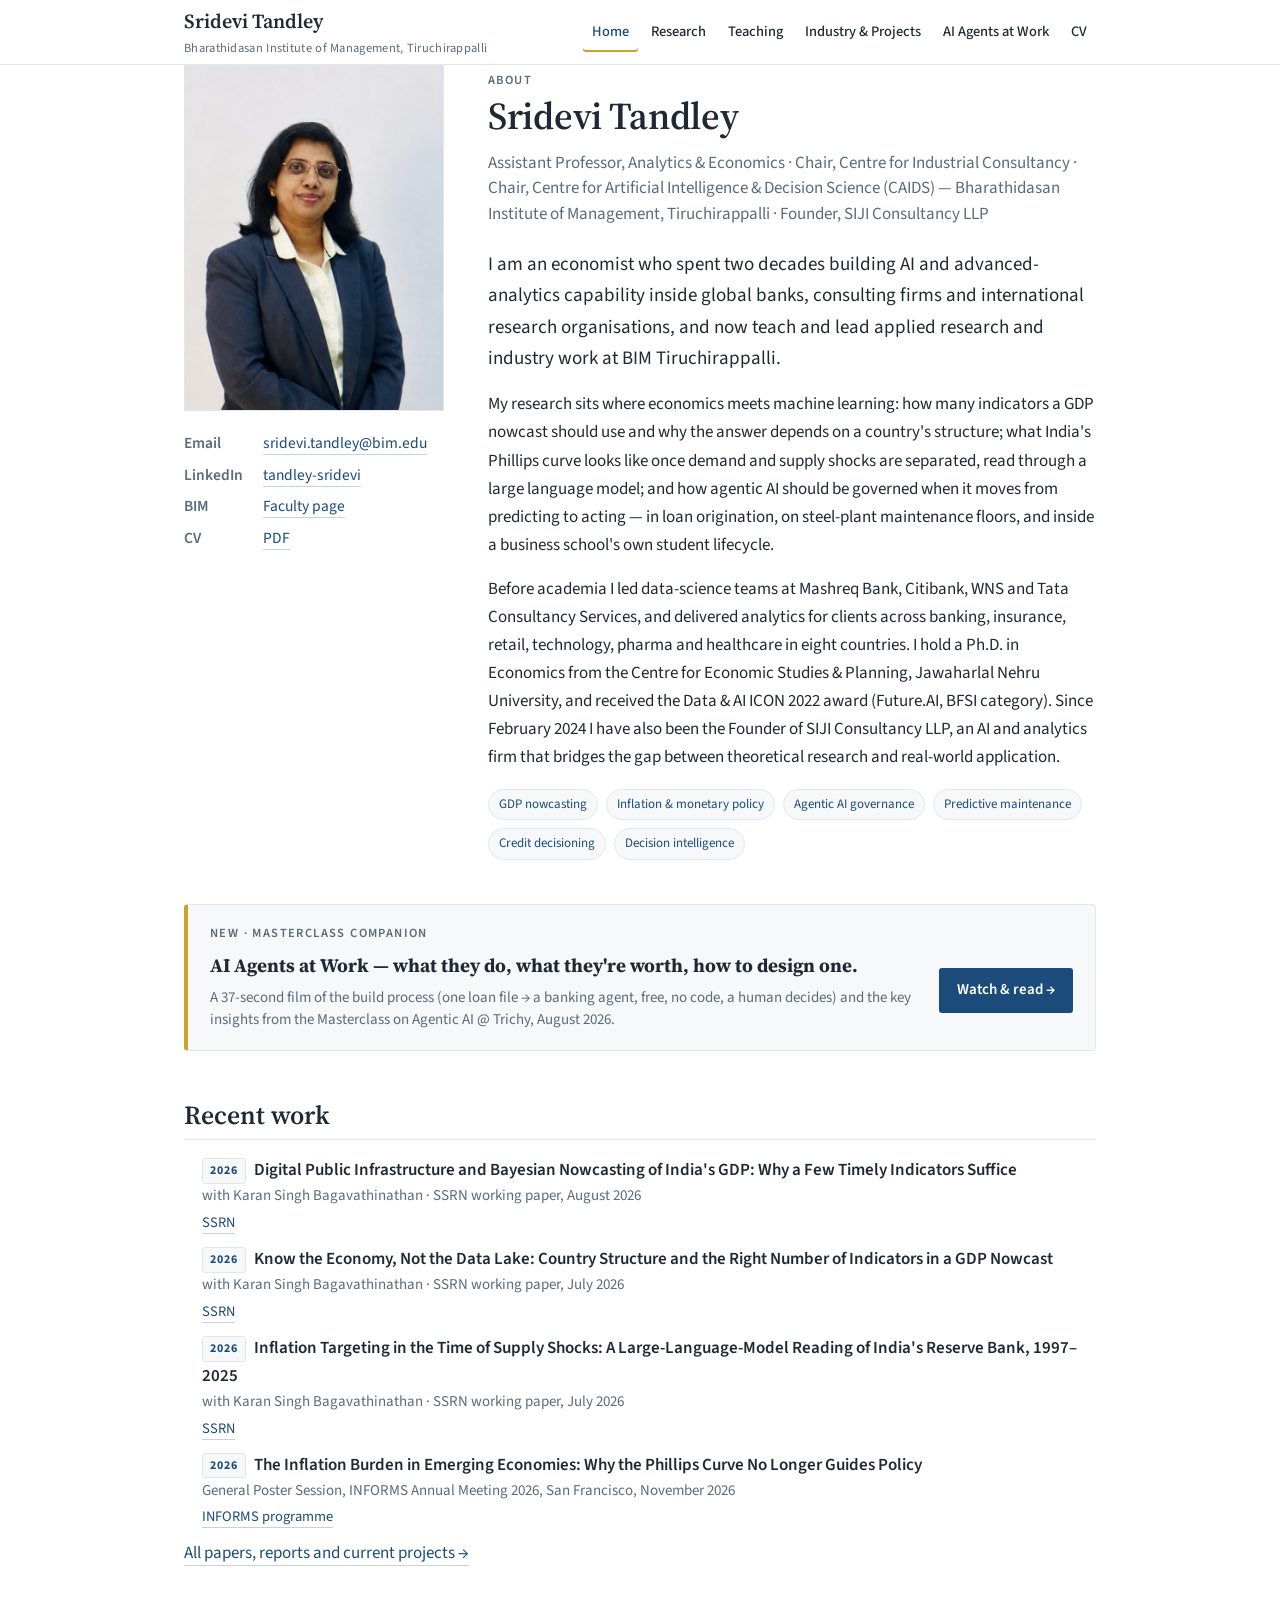
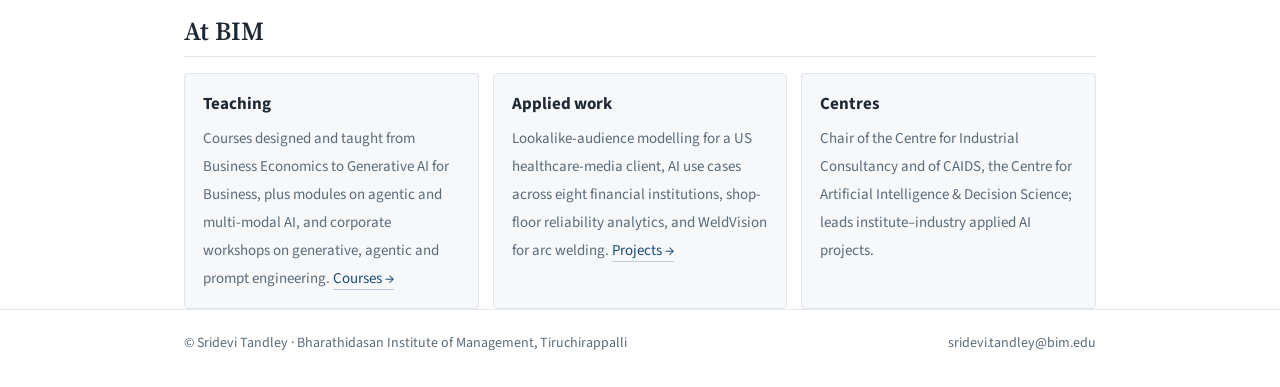
==== index.html @ 0d0783a7 "Add files via upload" ====
<!DOCTYPE html>
<html lang="en">
<head>
<meta charset="UTF-8">
<meta name="viewport" content="width=device-width, initial-scale=1.0">
<title>Sridevi Tandley</title>
<meta name="description" content="Sridevi Tandley — economist and AI/analytics leader; Assistant Professor at Bharathidasan Institute of Management, Tiruchirappalli. Research on nowcasting, inflation and governed agentic AI.">
<link rel="icon" href="data:image/svg+xml,%3Csvg xmlns='http://www.w3.org/2000/svg' viewBox='0 0 64 64'%3E%3Crect width='64' height='64' rx='12' fill='%231B4B7A'/%3E%3Ctext x='32' y='43' text-anchor='middle' font-family='Georgia,serif' font-size='32' font-weight='600' fill='%23fff'%3ES%3C/text%3E%3Crect x='14' y='50' width='36' height='4' fill='%23C9A227'/%3E%3C/svg%3E">
<link rel="canonical" href="https://sridevi-tandley.github.io/">
<meta property="og:type" content="profile">
<meta property="og:title" content="Sridevi Tandley">
<meta property="og:description" content="Economist and AI/analytics leader — Assistant Professor at BIM Tiruchirappalli; research on GDP nowcasting, inflation and governed agentic AI.">
<meta property="og:url" content="https://sridevi-tandley.github.io/">
<meta property="og:image" content="https://sridevi-tandley.github.io/assets/photo-square.jpg">
<meta name="twitter:card" content="summary">
<link rel="preconnect" href="https://fonts.googleapis.com">
<link rel="stylesheet" href="https://fonts.googleapis.com/css2?family=Source+Serif+4:wght@400;600&family=Source+Sans+3:wght@400;600&display=swap">
<link rel="stylesheet" href="assets/style.css">
<script type="application/ld+json">
{"@context":"https://schema.org","@type":"Person","name":"Sridevi Tandley","honorificPrefix":"Dr.","jobTitle":"Assistant Professor, Analytics & Economics","url":"https://sridevi-tandley.github.io/","email":"mailto:sridevi.tandley@bim.edu","image":"https://sridevi-tandley.github.io/assets/photo.jpg",
 "worksFor":{"@type":"CollegeOrUniversity","name":"Bharathidasan Institute of Management, Tiruchirappalli","url":"https://bim.edu/"},
 "alumniOf":[{"@type":"CollegeOrUniversity","name":"Jawaharlal Nehru University"},{"@type":"CollegeOrUniversity","name":"University of Madras"},{"@type":"CollegeOrUniversity","name":"Madras School of Economics, Anna University"}],
 "sameAs":["https://www.linkedin.com/in/tandley-sridevi-6a66ab9/","https://www.sijiconsultancy.com"],
 "knowsAbout":["Economic nowcasting","Inflation and monetary policy","Agentic AI governance","Machine learning","Decision intelligence"]}
</script>
</head>
<body>
<a class="skip" href="#main">Skip to content</a>
<header class="top">
  <div class="wrap">
    <a class="brand plain" href="index.html">Sridevi Tandley<small>Bharathidasan Institute of Management, Tiruchirappalli</small></a>
    <nav aria-label="Site">
      <a href="index.html" aria-current="page">Home</a>
      <a href="research.html">Research</a>
      <a href="teaching.html">Teaching</a>
      <a href="industry.html">Industry &amp; Projects</a>
      <a href="ai-agents-at-work.html">AI Agents at Work</a>
      <a href="cv.html">CV</a>
    </nav>
  </div>
</header>

<main class="wrap" id="main">
  <section class="hero">
    <div>
      <img src="assets/photo.jpg" alt="Sridevi Tandley" width="600" height="800">
      <ul class="links">
        <li><b>Email</b> <a href="mailto:sridevi.tandley@bim.edu">sridevi.tandley@bim.edu</a></li>
        <li><b>LinkedIn</b> <a href="https://www.linkedin.com/in/tandley-sridevi-6a66ab9/" target="_blank" rel="noopener">tandley-sridevi</a></li>
        <li><b>BIM</b> <a href="https://bim.edu/index/faculty/dr-sridevi-tandley/" target="_blank" rel="noopener">Faculty page</a></li>
        <li><b>CV</b> <a href="cv/Sridevi_Tandley_CV.pdf" target="_blank" rel="noopener">PDF</a></li>
      </ul>
    </div>
    <div>
      <span class="eyebrow">About</span>
      <h1>Sridevi Tandley</h1>
      <p class="title">Assistant Professor, Analytics &amp; Economics · Chair, Centre for Industrial Consultancy · Chair, Centre for Artificial Intelligence &amp; Decision Science (CAIDS) — Bharathidasan Institute of Management, Tiruchirappalli · Founder, SIJI Consultancy LLP</p>

      <p class="lede" style="margin-top:22px">
        I am an economist who spent two decades building AI and advanced-analytics capability inside global
        banks, consulting firms and international research organisations, and now teach and lead applied
        research and industry work at BIM Tiruchirappalli.
      </p>
      <p>
        My research sits where economics meets machine learning: how many indicators a GDP nowcast should
        use and why the answer depends on a country's structure; what India's Phillips curve looks like once
        demand and supply shocks are separated, read through a large language model; and how agentic AI
        should be governed when it moves from predicting to acting — in loan origination, on steel-plant
        maintenance floors, and inside a business school's own student lifecycle.
      </p>
      <p>
        Before academia I led data-science teams at Mashreq Bank, Citibank, WNS and Tata Consultancy
        Services, and delivered analytics for clients across banking, insurance, retail, technology, pharma
        and healthcare in eight countries. I hold a Ph.D. in Economics from the Centre for Economic Studies
        &amp; Planning, Jawaharlal Nehru University, and received the Data &amp; AI ICON 2022 award (Future.AI,
        BFSI category). Since February 2024 I have also been the Founder of SIJI Consultancy LLP, an AI and analytics firm that bridges the gap between theoretical research and real-world application.
      </p>
      <div class="pill-row">
        <span class="pill">GDP nowcasting</span><span class="pill">Inflation &amp; monetary policy</span><span class="pill">Agentic AI governance</span>
        <span class="pill">Predictive maintenance</span><span class="pill">Credit decisioning</span><span class="pill">Decision intelligence</span>
      </div>
    </div>
  </section>

  <div class="feature">
    <span class="eyebrow">New · Masterclass companion</span>
    <b>AI Agents at Work — what they do, what they're worth, how to design one.</b>
    <span>A 37-second film of the build process (one loan file → a banking agent, free, no code, a human decides) and the key insights from the Masterclass on Agentic AI @ Trichy, August 2026.</span>
    <a class="btn" href="ai-agents-at-work.html">Watch &amp; read →</a>
  </div>

  <h2>Recent work</h2>
  <ul class="clean pubs">
    <li><span class="year">2026</span><span class="t">Digital Public Infrastructure and Bayesian Nowcasting of India's GDP: Why a Few Timely Indicators Suffice</span><span class="m">with Karan Singh Bagavathinathan · SSRN working paper, August 2026</span><span class="l"><a href="https://papers.ssrn.com/sol3/papers.cfm?abstract_id=6897978" target="_blank" rel="noopener">SSRN</a></span></li>
    <li><span class="year">2026</span><span class="t">Know the Economy, Not the Data Lake: Country Structure and the Right Number of Indicators in a GDP Nowcast</span><span class="m">with Karan Singh Bagavathinathan · SSRN working paper, July 2026</span><span class="l"><a href="https://papers.ssrn.com/sol3/papers.cfm?abstract_id=7127798" target="_blank" rel="noopener">SSRN</a></span></li>
    <li><span class="year">2026</span><span class="t">Inflation Targeting in the Time of Supply Shocks: A Large-Language-Model Reading of India's Reserve Bank, 1997–2025</span><span class="m">with Karan Singh Bagavathinathan · SSRN working paper, July 2026</span><span class="l"><a href="https://papers.ssrn.com/sol3/papers.cfm?abstract_id=6970159" target="_blank" rel="noopener">SSRN</a></span></li>
    <li><span class="year">2026</span><span class="t">The Inflation Burden in Emerging Economies: Why the Phillips Curve No Longer Guides Policy</span><span class="m">General Poster Session, INFORMS Annual Meeting 2026, San Francisco, November 2026</span><span class="l"><a href="https://submissions.mirasmart.com/InformsAnnual2026/Itinerary/PresentationDetail.aspx?evdid=5952" target="_blank" rel="noopener">INFORMS programme</a></span></li>
  </ul>
  <p><a href="research.html">All papers, reports and current projects →</a></p>

  <h2>At BIM</h2>
  <div class="grid3">
    <div class="card"><b>Teaching</b><span>Courses designed and taught from Business Economics to Generative AI for Business, plus modules on agentic and multi-modal AI, and corporate workshops on generative, agentic and prompt engineering. <a href="teaching.html">Courses →</a></span></div>
    <div class="card"><b>Applied work</b><span>Lookalike-audience modelling for a US healthcare-media client, AI use cases across eight financial institutions, shop-floor reliability analytics, and WeldVision for arc welding. <a href="industry.html">Projects →</a></span></div>
    <div class="card"><b>Centres</b><span>Chair of the Centre for Industrial Consultancy and of CAIDS, the Centre for Artificial Intelligence &amp; Decision Science; leads institute–industry applied AI projects.</span></div>
  </div>
</main>

<footer><div class="wrap"><span>© Sridevi Tandley · Bharathidasan Institute of Management, Tiruchirappalli</span><span>sridevi.tandley@bim.edu</span></div></footer>
</body>
</html>
---- assets/style.css ----
/* sridevi-tandley.github.io — personal academic site
   Quiet academic typography: Source Serif for headings, Source Sans for text.
   Palette: ink #1F2933, navy accent #1B4B7A, rule #E3E7EC, paper #FFFFFF, mist #F6F8FA. */
:root{
  color-scheme:light;
  --ink:#1F2933; --soft:#5B6B7A; --navy:#1B4B7A; --sky:#2C7BB6; --gold:#C9A227;
  --rule:#E3E7EC; --mist:#F6F8FA; --paper:#FFFFFF;
  --serif:"Source Serif 4","Source Serif Pro",Georgia,"Times New Roman",serif;
  --sans:"Source Sans 3","Source Sans Pro",-apple-system,BlinkMacSystemFont,"Segoe UI",Roboto,Helvetica,Arial,sans-serif;
}
*{box-sizing:border-box}
html{scroll-behavior:smooth}
body{margin:0;background:var(--paper);color:var(--ink);font-family:var(--sans);font-size:17px;line-height:1.65;-webkit-font-smoothing:antialiased}
img{max-width:100%;display:block}
a{color:var(--navy);text-decoration:none;border-bottom:1px solid rgba(27,75,122,.25)}
a:hover{color:var(--sky);border-bottom-color:var(--sky)}
a.plain,nav a,.btn{border-bottom:0}
.wrap{max-width:960px;margin:0 auto;padding:0 24px}

/* header / nav */
.top{border-bottom:1px solid var(--rule);background:var(--paper);position:sticky;top:0;z-index:10}
.top .wrap{display:flex;align-items:center;justify-content:space-between;gap:16px;min-height:64px}
.brand{font-family:var(--serif);font-size:20px;font-weight:600;color:var(--ink);flex-shrink:0}
.brand small{display:block;font-family:var(--sans);font-size:12.5px;font-weight:400;color:var(--soft);letter-spacing:.3px}
nav{display:flex;gap:4px;flex-wrap:wrap}
nav a{font-size:14.5px;font-weight:500;padding:8px 9px;border-radius:3px;color:var(--ink);white-space:nowrap}
nav a:hover{background:var(--mist);color:var(--navy)}
nav a[aria-current="page"]{color:var(--navy);box-shadow:inset 0 -2px 0 var(--gold)}

/* type */
h1,h2,h3{font-family:var(--serif);color:var(--ink);margin:0;line-height:1.25;text-wrap:balance}
h1{font-size:38px;font-weight:600;letter-spacing:-.3px}
h2{font-size:26px;font-weight:600;margin:48px 0 16px;padding-bottom:8px;border-bottom:1px solid var(--rule)}
h3{font-size:19px;font-weight:600;margin:28px 0 8px}
p{margin:0 0 16px}
.lede{font-size:19px;color:var(--ink)}
.muted{color:var(--soft)}
.eyebrow{font-size:12.5px;letter-spacing:1.4px;text-transform:uppercase;color:var(--soft);font-weight:600}
main{padding:44px 0 72px}

/* home */
.hero{display:grid;grid-template-columns:260px 1fr;gap:44px;align-items:start}
.hero img{width:100%;height:auto;border:1px solid var(--rule)}
.hero .title{margin-top:10px;font-size:17px;color:var(--soft);line-height:1.5}
.links{list-style:none;margin:20px 0 0;padding:0;display:flex;flex-direction:column;gap:6px;font-size:15.5px}
.links li b{display:inline-block;min-width:76px;color:var(--soft);font-weight:600}
.pill-row{display:flex;flex-wrap:wrap;gap:8px;margin-top:18px}
.pill{font-size:13px;color:var(--navy);background:var(--mist);border:1px solid var(--rule);padding:4px 10px;border-radius:999px}

/* lists */
ul.clean{list-style:none;margin:0;padding:0}
ul.clean li{position:relative;padding-left:18px;margin-bottom:10px}
ul.clean li::before{content:"";position:absolute;left:0;top:11px;width:6px;height:6px;border-radius:50%;background:var(--gold)}
.pubs li{margin-bottom:16px;padding-left:0}
.pubs li::before{display:none}
.pubs .t{font-weight:600}
.pubs .m{display:block;color:var(--soft);font-size:15px}
.pubs .l{display:block;font-size:14.5px;margin-top:2px}
.year{display:inline-block;font-family:var(--sans);font-size:12px;font-weight:700;letter-spacing:1px;color:var(--navy);background:var(--mist);border:1px solid var(--rule);padding:2px 7px;border-radius:3px;margin-right:8px;vertical-align:middle}

/* timeline / roles */
.roles{list-style:none;margin:0;padding:0}
.roles li{display:grid;grid-template-columns:150px 1fr;gap:18px;padding:14px 0;border-bottom:1px solid var(--rule)}
.roles .when{color:var(--soft);font-size:14.5px;padding-top:2px}
.roles b{display:block}
.roles span{color:var(--soft);font-size:15px}

/* cards */
.grid2{display:grid;grid-template-columns:1fr 1fr;gap:18px 32px}
.grid3{display:grid;grid-template-columns:repeat(3,1fr);gap:14px}
.card{background:var(--mist);border:1px solid var(--rule);padding:16px 18px;border-radius:4px}
.card b{display:block;margin-bottom:6px}
.card span{font-size:15px;color:var(--soft);line-height:1.5}

.btn{display:inline-block;background:var(--navy);color:#fff;font-weight:600;font-size:15px;padding:10px 18px;border-radius:3px}
.btn:hover{background:var(--sky);color:#fff}
.btn.ghost{background:transparent;color:var(--navy);border:1px solid var(--navy)}
.btn.ghost:hover{background:var(--mist)}

footer{border-top:1px solid var(--rule);padding:22px 0 32px;font-size:14px;color:var(--soft)}
footer .wrap{display:flex;flex-wrap:wrap;gap:8px 24px;justify-content:space-between}

@media (max-width:760px){
  .hero{grid-template-columns:1fr}.hero img{max-width:240px}
  .grid2,.grid3{grid-template-columns:1fr}
  .roles li{grid-template-columns:1fr;gap:4px}
  h1{font-size:30px}
  .top .wrap{flex-direction:column;align-items:flex-start;padding-top:10px;padding-bottom:10px}
}

/* home feature strip */
.feature{margin-top:44px;background:var(--mist);border:1px solid var(--rule);border-left:4px solid var(--gold);padding:18px 22px;display:grid;grid-template-columns:1fr auto;gap:6px 24px;align-items:center;border-radius:4px}
.feature .eyebrow{grid-column:1/-1}
.feature b{font-family:var(--serif);font-size:19px}
.feature span:not(.eyebrow){color:var(--soft);font-size:15px;line-height:1.5}
.feature .btn{grid-column:2;grid-row:2/4;white-space:nowrap}
@media (max-width:820px){.feature{grid-template-columns:1fr}.feature .btn{grid-column:1;grid-row:auto;justify-self:start}}

/* accessibility */
.skip{position:absolute;left:-999px;top:8px;background:var(--navy);color:#fff;padding:8px 14px;border-radius:3px;z-index:100;font-weight:600}
.skip:focus{left:12px}
a:focus-visible,button:focus-visible,summary:focus-visible{outline:3px solid var(--gold);outline-offset:2px}
@media print{.top,footer,.skip,.btn{display:none!important}main{padding:0}a{border-bottom:0;color:inherit}}
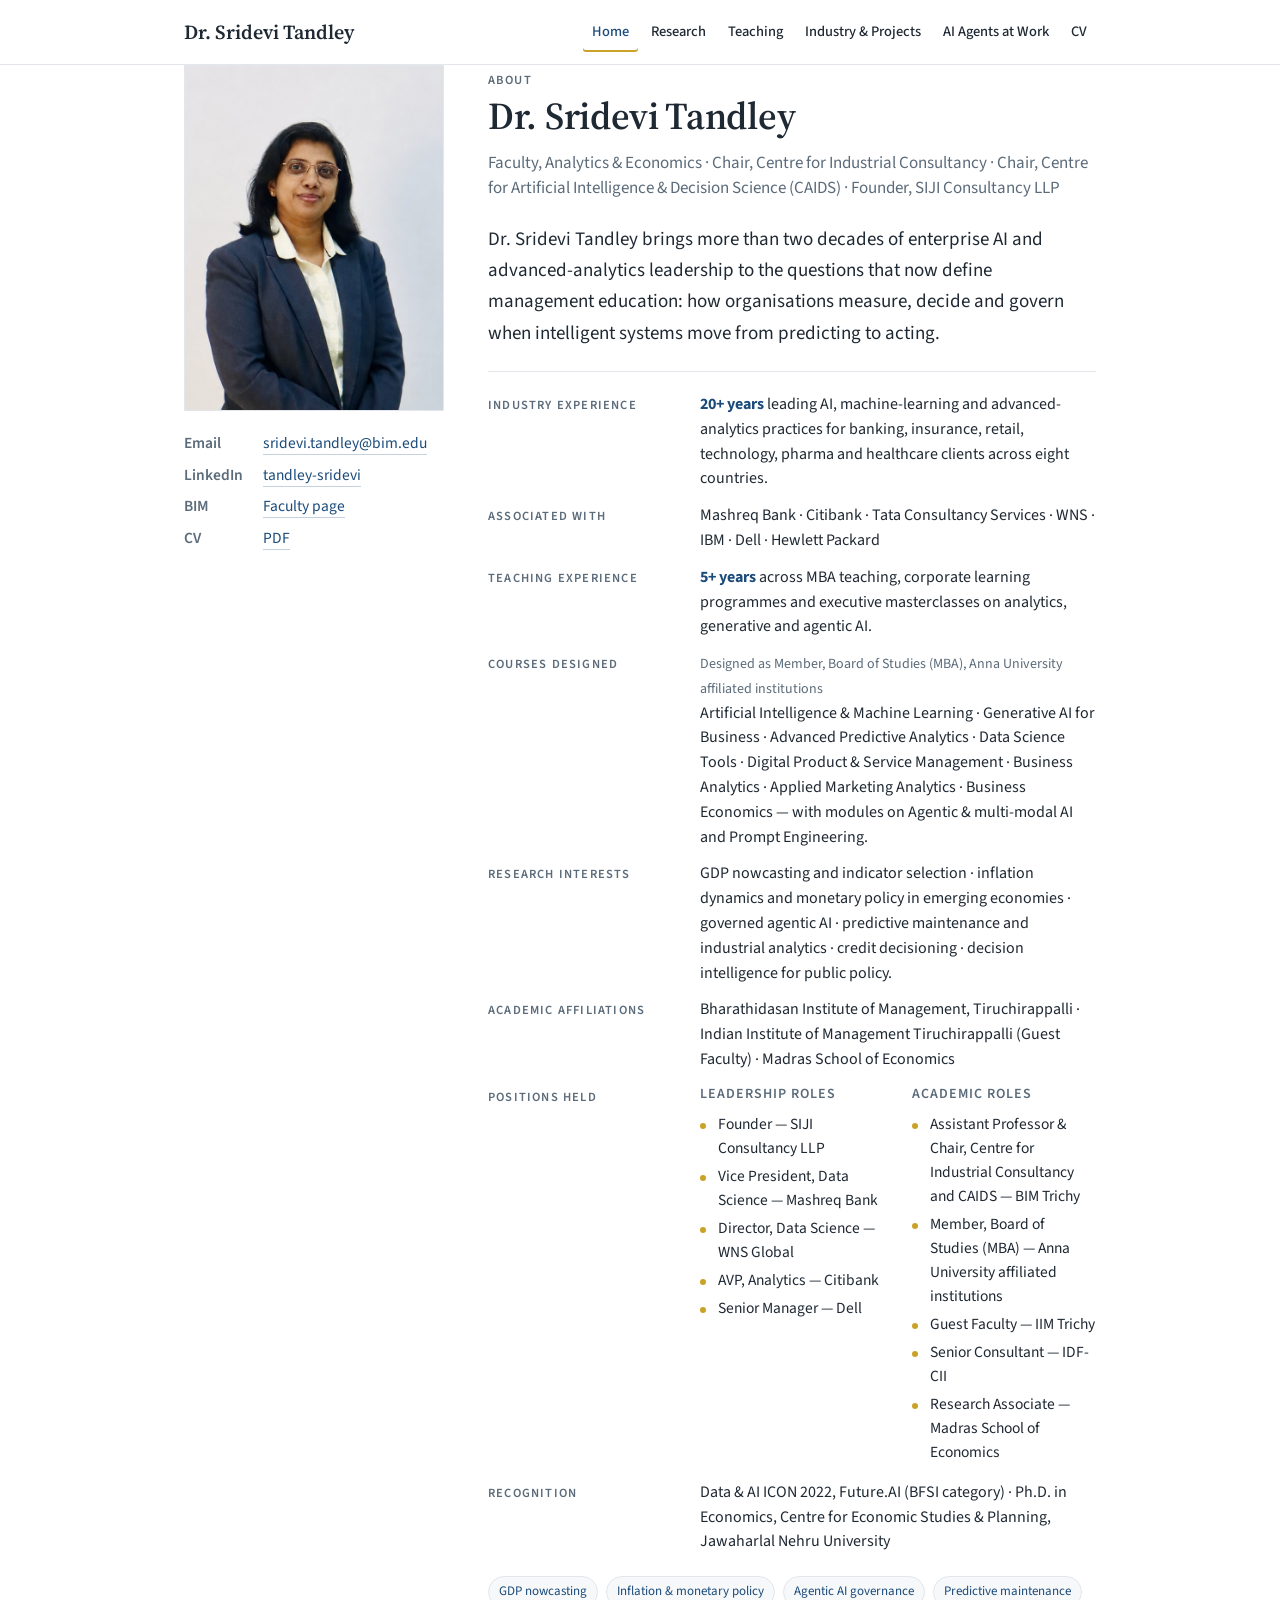
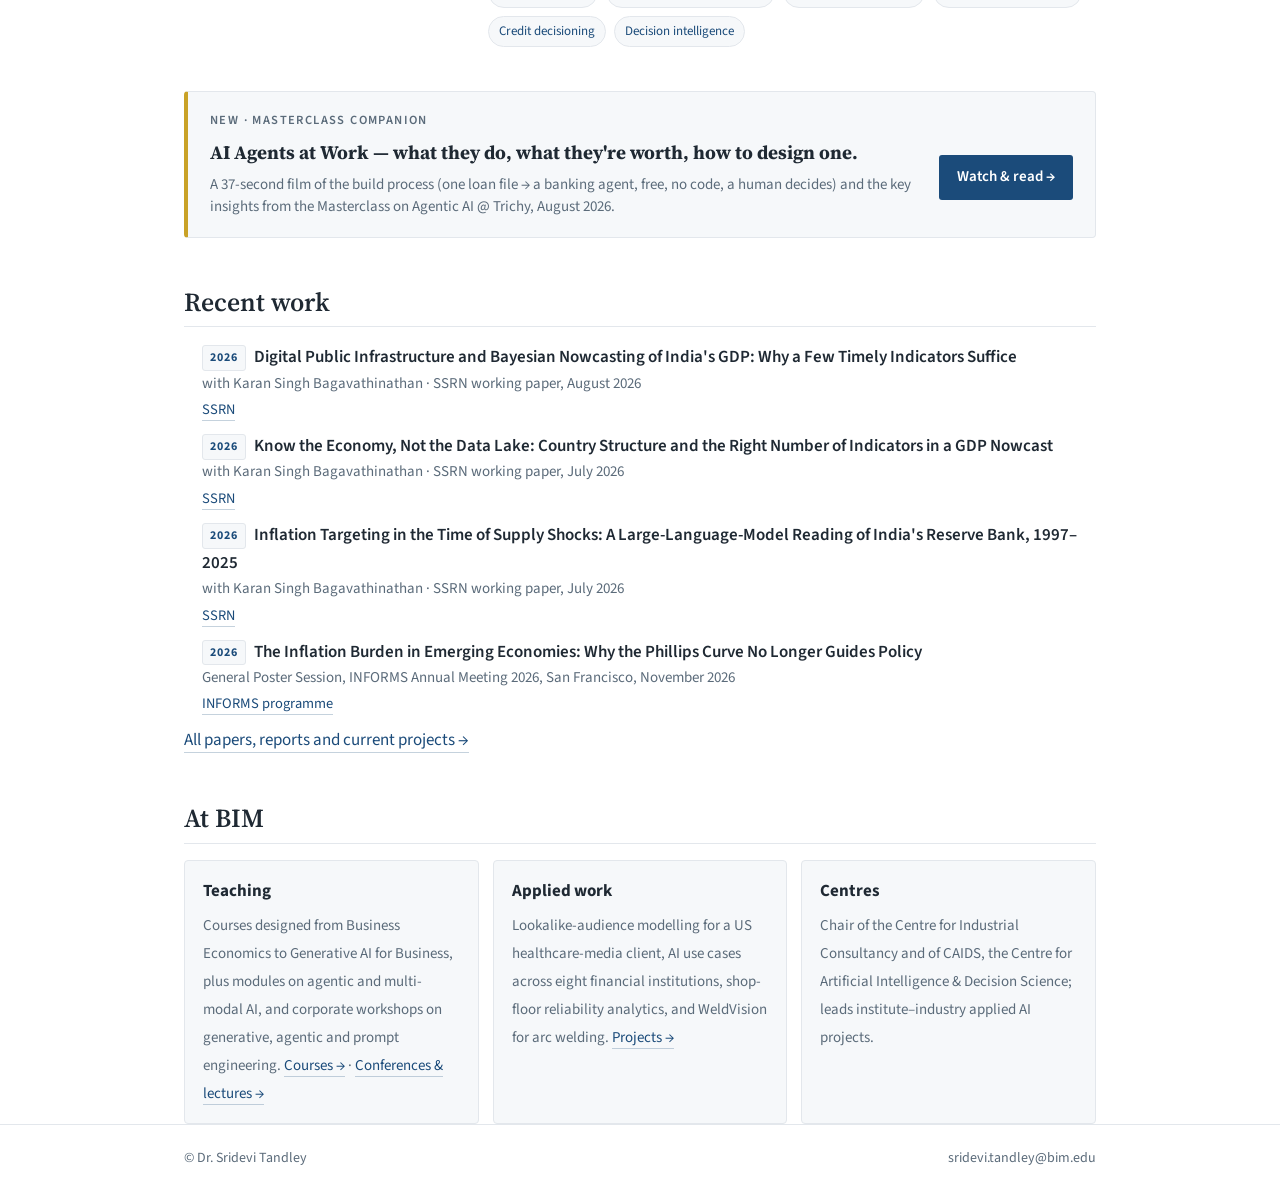
==== commit 7b265925: "Add files via upload" ====
--- a/index.html
+++ b/index.html
@@ -3,13 +3,13 @@
 <head>
 <meta charset="UTF-8">
 <meta name="viewport" content="width=device-width, initial-scale=1.0">
-<title>Sridevi Tandley</title>
-<meta name="description" content="Sridevi Tandley — economist and AI/analytics leader; Assistant Professor at Bharathidasan Institute of Management, Tiruchirappalli. Research on nowcasting, inflation and governed agentic AI.">
+<title>Dr. Sridevi Tandley</title>
+<meta name="description" content="Dr. Sridevi Tandley — Faculty, Analytics & Economics at Bharathidasan Institute of Management, Tiruchirappalli; Founder, SIJI Consultancy LLP. 20+ years of enterprise AI and analytics leadership; research on GDP nowcasting, inflation and governed agentic AI.">
 <link rel="icon" href="data:image/svg+xml,%3Csvg xmlns='http://www.w3.org/2000/svg' viewBox='0 0 64 64'%3E%3Crect width='64' height='64' rx='12' fill='%231B4B7A'/%3E%3Ctext x='32' y='43' text-anchor='middle' font-family='Georgia,serif' font-size='32' font-weight='600' fill='%23fff'%3ES%3C/text%3E%3Crect x='14' y='50' width='36' height='4' fill='%23C9A227'/%3E%3C/svg%3E">
 <link rel="canonical" href="https://sridevi-tandley.github.io/">
 <meta property="og:type" content="profile">
-<meta property="og:title" content="Sridevi Tandley">
-<meta property="og:description" content="Economist and AI/analytics leader — Assistant Professor at BIM Tiruchirappalli; research on GDP nowcasting, inflation and governed agentic AI.">
+<meta property="og:title" content="Dr. Sridevi Tandley">
+<meta property="og:description" content="Faculty, Analytics & Economics at BIM Tiruchirappalli and Founder of SIJI Consultancy LLP — 20+ years of enterprise AI and analytics leadership; research on GDP nowcasting, inflation and governed agentic AI.">
 <meta property="og:url" content="https://sridevi-tandley.github.io/">
 <meta property="og:image" content="https://sridevi-tandley.github.io/assets/photo-square.jpg">
 <meta name="twitter:card" content="summary">
@@ -17,7 +17,7 @@
 <link rel="stylesheet" href="https://fonts.googleapis.com/css2?family=Source+Serif+4:wght@400;600&family=Source+Sans+3:wght@400;600&display=swap">
 <link rel="stylesheet" href="assets/style.css">
 <script type="application/ld+json">
-{"@context":"https://schema.org","@type":"Person","name":"Sridevi Tandley","honorificPrefix":"Dr.","jobTitle":"Assistant Professor, Analytics & Economics","url":"https://sridevi-tandley.github.io/","email":"mailto:sridevi.tandley@bim.edu","image":"https://sridevi-tandley.github.io/assets/photo.jpg",
+{"@context":"https://schema.org","@type":"Person","name":"Sridevi Tandley","honorificPrefix":"Dr.","jobTitle":"Faculty, Analytics & Economics","url":"https://sridevi-tandley.github.io/","email":"mailto:sridevi.tandley@bim.edu","image":"https://sridevi-tandley.github.io/assets/photo.jpg",
  "worksFor":{"@type":"CollegeOrUniversity","name":"Bharathidasan Institute of Management, Tiruchirappalli","url":"https://bim.edu/"},
  "alumniOf":[{"@type":"CollegeOrUniversity","name":"Jawaharlal Nehru University"},{"@type":"CollegeOrUniversity","name":"University of Madras"},{"@type":"CollegeOrUniversity","name":"Madras School of Economics, Anna University"}],
  "sameAs":["https://www.linkedin.com/in/tandley-sridevi-6a66ab9/","https://www.sijiconsultancy.com"],
@@ -28,7 +28,7 @@
 <a class="skip" href="#main">Skip to content</a>
 <header class="top">
   <div class="wrap">
-    <a class="brand plain" href="index.html">Sridevi Tandley<small>Bharathidasan Institute of Management, Tiruchirappalli</small></a>
+    <a class="brand plain" href="index.html">Dr. Sridevi Tandley</a>
     <nav aria-label="Site">
       <a href="index.html" aria-current="page">Home</a>
       <a href="research.html">Research</a>
@@ -43,7 +43,7 @@
 <main class="wrap" id="main">
   <section class="hero">
     <div>
-      <img src="assets/photo.jpg" alt="Sridevi Tandley" width="600" height="800">
+      <img src="assets/photo.jpg" alt="Dr. Sridevi Tandley" width="600" height="800">
       <ul class="links">
         <li><b>Email</b> <a href="mailto:sridevi.tandley@bim.edu">sridevi.tandley@bim.edu</a></li>
         <li><b>LinkedIn</b> <a href="https://www.linkedin.com/in/tandley-sridevi-6a66ab9/" target="_blank" rel="noopener">tandley-sridevi</a></li>
@@ -53,28 +53,49 @@
     </div>
     <div>
       <span class="eyebrow">About</span>
-      <h1>Sridevi Tandley</h1>
-      <p class="title">Assistant Professor, Analytics &amp; Economics · Chair, Centre for Industrial Consultancy · Chair, Centre for Artificial Intelligence &amp; Decision Science (CAIDS) — Bharathidasan Institute of Management, Tiruchirappalli · Founder, SIJI Consultancy LLP</p>
+      <h1>Dr. Sridevi Tandley</h1>
+      <p class="title">Faculty, Analytics &amp; Economics · Chair, Centre for Industrial Consultancy · Chair, Centre for Artificial Intelligence &amp; Decision Science (CAIDS) · Founder, SIJI Consultancy LLP</p>
 
       <p class="lede" style="margin-top:22px">
-        I am an economist who spent two decades building AI and advanced-analytics capability inside global
-        banks, consulting firms and international research organisations, and now teach and lead applied
-        research and industry work at BIM Tiruchirappalli.
+        Dr. Sridevi Tandley brings more than two decades of enterprise AI and advanced-analytics leadership to
+        the questions that now define management education: how organisations measure, decide and govern when
+        intelligent systems move from predicting to acting.
       </p>
-      <p>
-        My research sits where economics meets machine learning: how many indicators a GDP nowcast should
-        use and why the answer depends on a country's structure; what India's Phillips curve looks like once
-        demand and supply shocks are separated, read through a large language model; and how agentic AI
-        should be governed when it moves from predicting to acting — in loan origination, on steel-plant
-        maintenance floors, and inside a business school's own student lifecycle.
-      </p>
-      <p>
-        Before academia I led data-science teams at Mashreq Bank, Citibank, WNS and Tata Consultancy
-        Services, and delivered analytics for clients across banking, insurance, retail, technology, pharma
-        and healthcare in eight countries. I hold a Ph.D. in Economics from the Centre for Economic Studies
-        &amp; Planning, Jawaharlal Nehru University, and received the Data &amp; AI ICON 2022 award (Future.AI,
-        BFSI category). Since February 2024 I have also been the Founder of SIJI Consultancy LLP, an AI and analytics firm that bridges the gap between theoretical research and real-world application.
-      </p>
+      <dl class="profile">
+        <dt>Industry experience</dt>
+        <dd><b>20+ years</b> leading AI, machine-learning and advanced-analytics practices for banking, insurance, retail, technology, pharma and healthcare clients across eight countries.</dd>
+        <dt>Associated with</dt>
+        <dd>Mashreq Bank · Citibank · Tata Consultancy Services · WNS · IBM · Dell · Hewlett Packard</dd>
+        <dt>Teaching experience</dt>
+        <dd><b>5+ years</b> across MBA teaching, corporate learning programmes and executive masterclasses on analytics, generative and agentic AI.</dd>
+        <dt>Courses Designed</dt>
+        <dd><span class="muted">Designed as Member, Board of Studies (MBA), Anna University affiliated institutions</span><br>Artificial Intelligence &amp; Machine Learning · Generative AI for Business · Advanced Predictive Analytics · Data Science Tools · Digital Product &amp; Service Management · Business Analytics · Applied Marketing Analytics · Business Economics — with modules on Agentic &amp; multi-modal AI and Prompt Engineering.</dd>
+        <dt>Research interests</dt>
+        <dd>GDP nowcasting and indicator selection · inflation dynamics and monetary policy in emerging economies · governed agentic AI · predictive maintenance and industrial analytics · credit decisioning · decision intelligence for public policy.</dd>
+        <dt>Academic affiliations</dt>
+        <dd>Bharathidasan Institute of Management, Tiruchirappalli · Indian Institute of Management Tiruchirappalli (Guest Faculty) · Madras School of Economics</dd>
+        <dt>Positions held</dt>
+        <dd class="roles2">
+          <div><span class="muted">Leadership roles</span>
+            <ul class="clean">
+              <li>Founder — SIJI Consultancy LLP</li>
+              <li>Vice President, Data Science — Mashreq Bank</li>
+              <li>Director, Data Science — WNS Global</li>
+              <li>AVP, Analytics — Citibank</li>
+              <li>Senior Manager — Dell</li>
+            </ul></div>
+          <div><span class="muted">Academic roles</span>
+            <ul class="clean">
+              <li>Assistant Professor &amp; Chair, Centre for Industrial Consultancy and CAIDS — BIM Trichy</li>
+              <li>Member, Board of Studies (MBA) — Anna University affiliated institutions</li>
+              <li>Guest Faculty — IIM Trichy</li>
+              <li>Senior Consultant — IDF-CII</li>
+              <li>Research Associate — Madras School of Economics</li>
+            </ul></div>
+        </dd>
+        <dt>Recognition</dt>
+        <dd>Data &amp; AI ICON 2022, Future.AI (BFSI category) · Ph.D. in Economics, Centre for Economic Studies &amp; Planning, Jawaharlal Nehru University</dd>
+      </dl>
       <div class="pill-row">
         <span class="pill">GDP nowcasting</span><span class="pill">Inflation &amp; monetary policy</span><span class="pill">Agentic AI governance</span>
         <span class="pill">Predictive maintenance</span><span class="pill">Credit decisioning</span><span class="pill">Decision intelligence</span>
@@ -100,12 +121,12 @@
 
   <h2>At BIM</h2>
   <div class="grid3">
-    <div class="card"><b>Teaching</b><span>Courses designed and taught from Business Economics to Generative AI for Business, plus modules on agentic and multi-modal AI, and corporate workshops on generative, agentic and prompt engineering. <a href="teaching.html">Courses →</a></span></div>
+    <div class="card"><b>Teaching</b><span>Courses designed from Business Economics to Generative AI for Business, plus modules on agentic and multi-modal AI, and corporate workshops on generative, agentic and prompt engineering. <a href="teaching.html">Courses →</a> · <a href="teaching.html#conferences">Conferences &amp; lectures →</a></span></div>
     <div class="card"><b>Applied work</b><span>Lookalike-audience modelling for a US healthcare-media client, AI use cases across eight financial institutions, shop-floor reliability analytics, and WeldVision for arc welding. <a href="industry.html">Projects →</a></span></div>
     <div class="card"><b>Centres</b><span>Chair of the Centre for Industrial Consultancy and of CAIDS, the Centre for Artificial Intelligence &amp; Decision Science; leads institute–industry applied AI projects.</span></div>
   </div>
 </main>
 
-<footer><div class="wrap"><span>© Sridevi Tandley · Bharathidasan Institute of Management, Tiruchirappalli</span><span>sridevi.tandley@bim.edu</span></div></footer>
+<footer><div class="wrap"><span>© Dr. Sridevi Tandley</span><span>sridevi.tandley@bim.edu</span></div></footer>
 </body>
 </html>
--- a/assets/style.css
+++ b/assets/style.css
@@ -101,3 +101,21 @@
 .skip:focus{left:12px}
 a:focus-visible,button:focus-visible,summary:focus-visible{outline:3px solid var(--gold);outline-offset:2px}
 @media print{.top,footer,.skip,.btn{display:none!important}main{padding:0}a{border-bottom:0;color:inherit}}
+
+/* home: profile facts */
+.profile{display:grid;grid-template-columns:190px 1fr;gap:12px 22px;margin:22px 0 0;padding:20px 0 4px;border-top:1px solid var(--rule)}
+.profile dt{font-size:12.5px;letter-spacing:1.2px;text-transform:uppercase;color:var(--soft);font-weight:600;padding-top:3px}
+.profile dd{margin:0;font-size:16px;line-height:1.55}
+.profile dd b{color:var(--navy)}
+.profile dd .muted{font-size:14px}
+@media (max-width:640px){.profile{grid-template-columns:1fr;gap:4px 0}.profile dt{margin-top:12px}}
+.roles2{display:grid;grid-template-columns:1fr 1fr;gap:10px 28px}
+.roles2 .muted{display:block;font-size:12.5px;letter-spacing:1px;text-transform:uppercase;font-weight:600;margin-bottom:6px}
+.roles2 ul.clean li{margin-bottom:4px;font-size:15.5px}
+@media (max-width:640px){.roles2{grid-template-columns:1fr}}
+.roles2 .soft{color:var(--soft);font-size:13.5px}
+.brand{line-height:1.2}
+.conf li{grid-template-columns:120px 1fr;padding:10px 0}
+.conf li div{font-size:15.5px;line-height:1.5}
+.conf a{font-size:14px;white-space:nowrap}
+@media (max-width:640px){.conf li{grid-template-columns:1fr;gap:2px}}
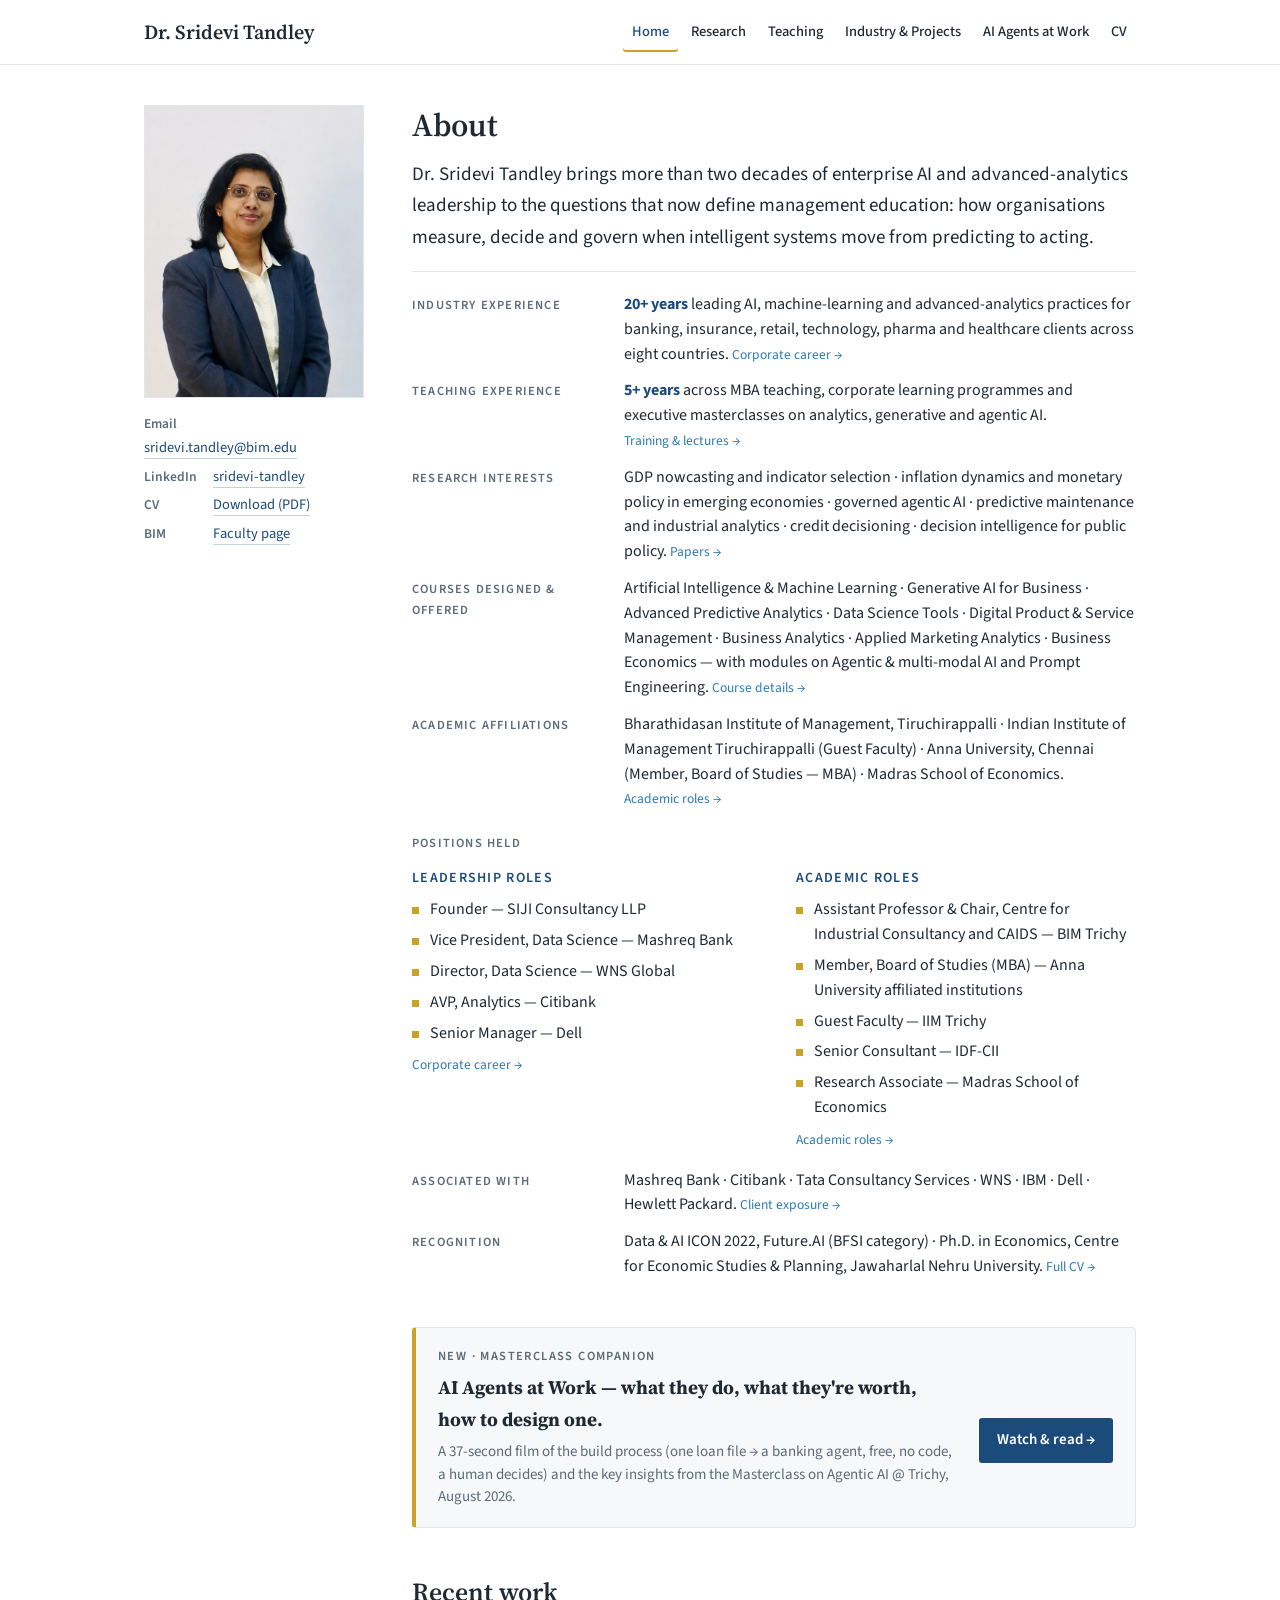
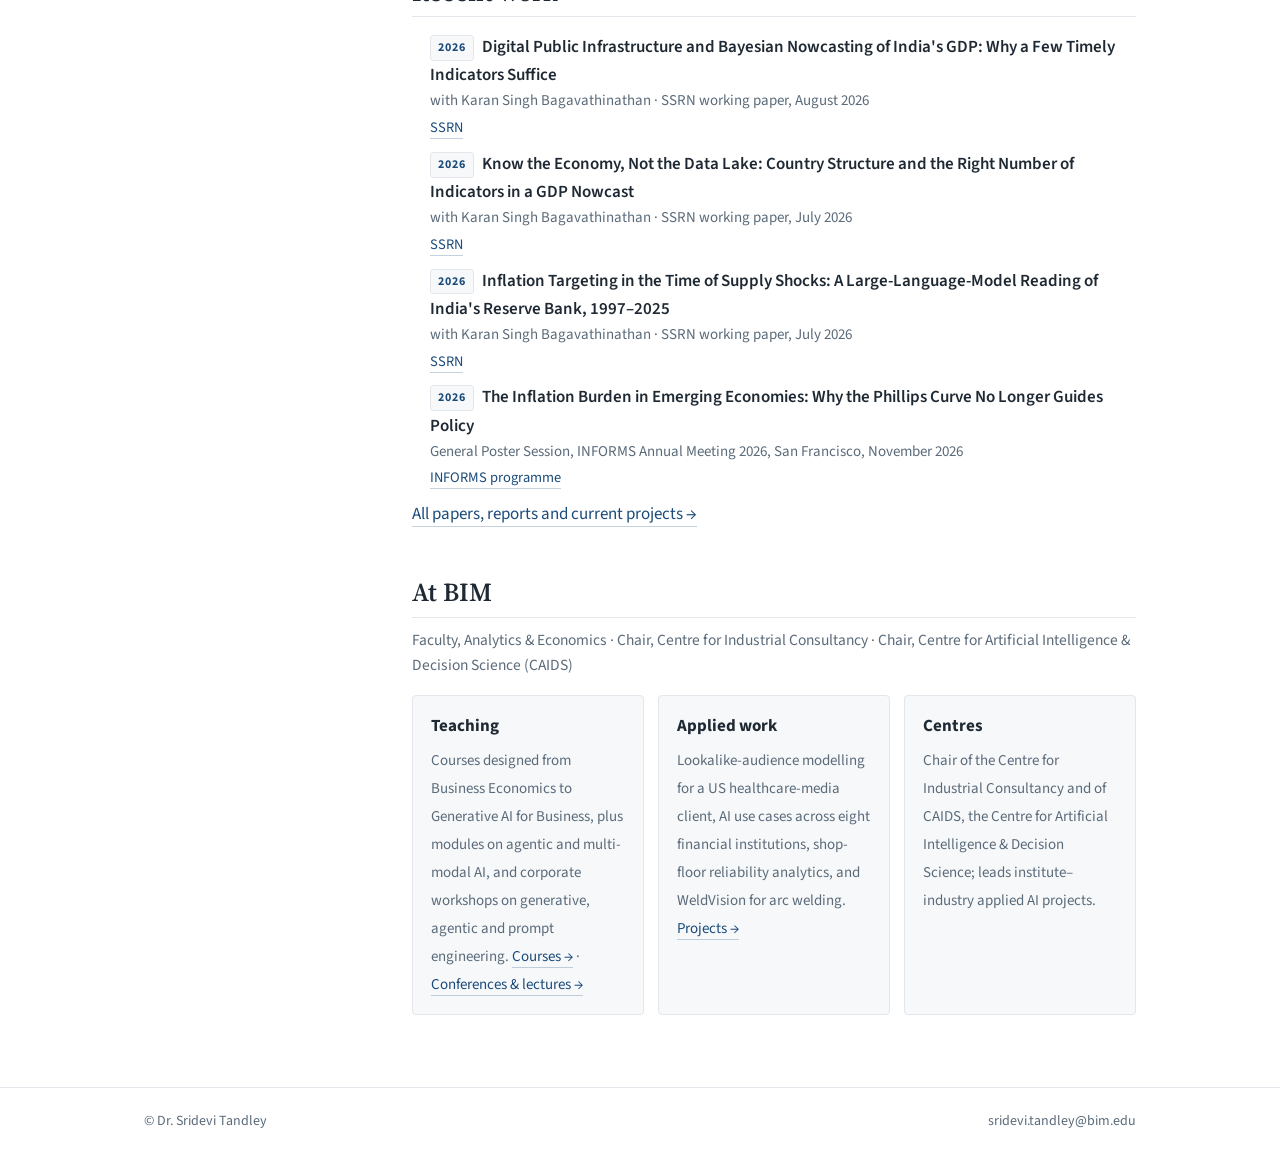
==== commit 862d8778: "Add files via upload" ====
--- a/index.html
+++ b/index.html
@@ -20,7 +20,7 @@
 {"@context":"https://schema.org","@type":"Person","name":"Sridevi Tandley","honorificPrefix":"Dr.","jobTitle":"Faculty, Analytics & Economics","url":"https://sridevi-tandley.github.io/","email":"mailto:sridevi.tandley@bim.edu","image":"https://sridevi-tandley.github.io/assets/photo.jpg",
  "worksFor":{"@type":"CollegeOrUniversity","name":"Bharathidasan Institute of Management, Tiruchirappalli","url":"https://bim.edu/"},
  "alumniOf":[{"@type":"CollegeOrUniversity","name":"Jawaharlal Nehru University"},{"@type":"CollegeOrUniversity","name":"University of Madras"},{"@type":"CollegeOrUniversity","name":"Madras School of Economics, Anna University"}],
- "sameAs":["https://www.linkedin.com/in/tandley-sridevi-6a66ab9/","https://www.sijiconsultancy.com"],
+ "sameAs":["https://www.linkedin.com/in/sridevi-tandley-6a66ab9/","https://www.sijiconsultancy.com"],
  "knowsAbout":["Economic nowcasting","Inflation and monetary policy","Agentic AI governance","Machine learning","Decision intelligence"]}
 </script>
 </head>
@@ -40,68 +40,60 @@
   </div>
 </header>
 
-<main class="wrap" id="main">
-  <section class="hero">
-    <div>
-      <img src="assets/photo.jpg" alt="Dr. Sridevi Tandley" width="600" height="800">
-      <ul class="links">
-        <li><b>Email</b> <a href="mailto:sridevi.tandley@bim.edu">sridevi.tandley@bim.edu</a></li>
-        <li><b>LinkedIn</b> <a href="https://www.linkedin.com/in/tandley-sridevi-6a66ab9/" target="_blank" rel="noopener">tandley-sridevi</a></li>
-        <li><b>BIM</b> <a href="https://bim.edu/index/faculty/dr-sridevi-tandley/" target="_blank" rel="noopener">Faculty page</a></li>
-        <li><b>CV</b> <a href="cv/Sridevi_Tandley_CV.pdf" target="_blank" rel="noopener">PDF</a></li>
-      </ul>
-    </div>
-    <div>
-      <span class="eyebrow">About</span>
-      <h1>Dr. Sridevi Tandley</h1>
-      <p class="title">Faculty, Analytics &amp; Economics · Chair, Centre for Industrial Consultancy · Chair, Centre for Artificial Intelligence &amp; Decision Science (CAIDS) · Founder, SIJI Consultancy LLP</p>
-
-      <p class="lede" style="margin-top:22px">
-        Dr. Sridevi Tandley brings more than two decades of enterprise AI and advanced-analytics leadership to
-        the questions that now define management education: how organisations measure, decide and govern when
-        intelligent systems move from predicting to acting.
-      </p>
-      <dl class="profile">
-        <dt>Industry experience</dt>
-        <dd><b>20+ years</b> leading AI, machine-learning and advanced-analytics practices for banking, insurance, retail, technology, pharma and healthcare clients across eight countries.</dd>
-        <dt>Associated with</dt>
-        <dd>Mashreq Bank · Citibank · Tata Consultancy Services · WNS · IBM · Dell · Hewlett Packard</dd>
-        <dt>Teaching experience</dt>
-        <dd><b>5+ years</b> across MBA teaching, corporate learning programmes and executive masterclasses on analytics, generative and agentic AI.</dd>
-        <dt>Courses Designed</dt>
-        <dd><span class="muted">Designed as Member, Board of Studies (MBA), Anna University affiliated institutions</span><br>Artificial Intelligence &amp; Machine Learning · Generative AI for Business · Advanced Predictive Analytics · Data Science Tools · Digital Product &amp; Service Management · Business Analytics · Applied Marketing Analytics · Business Economics — with modules on Agentic &amp; multi-modal AI and Prompt Engineering.</dd>
-        <dt>Research interests</dt>
-        <dd>GDP nowcasting and indicator selection · inflation dynamics and monetary policy in emerging economies · governed agentic AI · predictive maintenance and industrial analytics · credit decisioning · decision intelligence for public policy.</dd>
-        <dt>Academic affiliations</dt>
-        <dd>Bharathidasan Institute of Management, Tiruchirappalli · Indian Institute of Management Tiruchirappalli (Guest Faculty) · Madras School of Economics</dd>
-        <dt>Positions held</dt>
-        <dd class="roles2">
-          <div><span class="muted">Leadership roles</span>
-            <ul class="clean">
-              <li>Founder — SIJI Consultancy LLP</li>
-              <li>Vice President, Data Science — Mashreq Bank</li>
-              <li>Director, Data Science — WNS Global</li>
-              <li>AVP, Analytics — Citibank</li>
-              <li>Senior Manager — Dell</li>
-            </ul></div>
-          <div><span class="muted">Academic roles</span>
-            <ul class="clean">
-              <li>Assistant Professor &amp; Chair, Centre for Industrial Consultancy and CAIDS — BIM Trichy</li>
-              <li>Member, Board of Studies (MBA) — Anna University affiliated institutions</li>
-              <li>Guest Faculty — IIM Trichy</li>
-              <li>Senior Consultant — IDF-CII</li>
-              <li>Research Associate — Madras School of Economics</li>
-            </ul></div>
-        </dd>
-        <dt>Recognition</dt>
-        <dd>Data &amp; AI ICON 2022, Future.AI (BFSI category) · Ph.D. in Economics, Centre for Economic Studies &amp; Planning, Jawaharlal Nehru University</dd>
-      </dl>
-      <div class="pill-row">
-        <span class="pill">GDP nowcasting</span><span class="pill">Inflation &amp; monetary policy</span><span class="pill">Agentic AI governance</span>
-        <span class="pill">Predictive maintenance</span><span class="pill">Credit decisioning</span><span class="pill">Decision intelligence</span>
-      </div>
-    </div>
-  </section>
+<div class="wrap layout">
+<aside class="side">
+  <img src="assets/photo.jpg" alt="Dr. Sridevi Tandley" width="600" height="800">
+  <ul class="links">
+    <li><b>Email</b> <a href="mailto:sridevi.tandley@bim.edu">sridevi.tandley@bim.edu</a></li>
+    <li><b>LinkedIn</b> <a href="https://www.linkedin.com/in/sridevi-tandley-6a66ab9/" target="_blank" rel="noopener">sridevi-tandley</a></li>
+    <li><b>CV</b> <a href="cv/Sridevi_Tandley_CV.pdf" target="_blank" rel="noopener">Download (PDF)</a></li>
+    <li><b>BIM</b> <a href="https://bim.edu/index/faculty/dr-sridevi-tandley/" target="_blank" rel="noopener">Faculty page</a></li>
+  </ul>
+</aside>
+<main id="main">
+  <h1 class="page-h">About</h1>
+  <p class="lede">
+    Dr. Sridevi Tandley brings more than two decades of enterprise AI and advanced-analytics leadership to
+    the questions that now define management education: how organisations measure, decide and govern when
+    intelligent systems move from predicting to acting.
+  </p>
+  <dl class="profile">
+    <dt>Industry experience</dt>
+    <dd><b>20+ years</b> leading AI, machine-learning and advanced-analytics practices for banking, insurance, retail, technology, pharma and healthcare clients across eight countries. <a class="more" href="industry.html#career">Corporate career →</a></dd>
+    <dt>Teaching experience</dt>
+    <dd><b>5+ years</b> across MBA teaching, corporate learning programmes and executive masterclasses on analytics, generative and agentic AI. <a class="more" href="teaching.html#training">Training &amp; lectures →</a></dd>
+    <dt>Research interests</dt>
+    <dd>GDP nowcasting and indicator selection · inflation dynamics and monetary policy in emerging economies · governed agentic AI · predictive maintenance and industrial analytics · credit decisioning · decision intelligence for public policy. <a class="more" href="research.html">Papers →</a></dd>
+    <dt>Courses Designed &amp; Offered</dt>
+    <dd>Artificial Intelligence &amp; Machine Learning · Generative AI for Business · Advanced Predictive Analytics · Data Science Tools · Digital Product &amp; Service Management · Business Analytics · Applied Marketing Analytics · Business Economics — with modules on Agentic &amp; multi-modal AI and Prompt Engineering. <a class="more" href="teaching.html#courses">Course details →</a></dd>
+    <dt>Academic affiliations</dt>
+    <dd>Bharathidasan Institute of Management, Tiruchirappalli · Indian Institute of Management Tiruchirappalli (Guest Faculty) · Anna University, Chennai (Member, Board of Studies — MBA) · Madras School of Economics. <a class="more" href="teaching.html#roles">Academic roles →</a></dd>
+    <dt class="wide">Positions held</dt>
+    <dd class="roles2 wide">
+      <div><span class="muted">Leadership roles</span>
+        <ul class="clean">
+          <li>Founder — SIJI Consultancy LLP</li>
+          <li>Vice President, Data Science — Mashreq Bank</li>
+          <li>Director, Data Science — WNS Global</li>
+          <li>AVP, Analytics — Citibank</li>
+          <li>Senior Manager — Dell</li>
+        </ul>
+        <a class="more" href="industry.html#career">Corporate career →</a></div>
+      <div><span class="muted">Academic roles</span>
+        <ul class="clean">
+          <li>Assistant Professor &amp; Chair, Centre for Industrial Consultancy and CAIDS — BIM Trichy</li>
+          <li>Member, Board of Studies (MBA) — Anna University affiliated institutions</li>
+          <li>Guest Faculty — IIM Trichy</li>
+          <li>Senior Consultant — IDF-CII</li>
+          <li>Research Associate — Madras School of Economics</li>
+        </ul>
+        <a class="more" href="teaching.html#roles">Academic roles →</a></div>
+    </dd>
+    <dt>Associated with</dt>
+    <dd>Mashreq Bank · Citibank · Tata Consultancy Services · WNS · IBM · Dell · Hewlett Packard. <a class="more" href="industry.html#clients">Client exposure →</a></dd>
+    <dt>Recognition</dt>
+    <dd>Data &amp; AI ICON 2022, Future.AI (BFSI category) · Ph.D. in Economics, Centre for Economic Studies &amp; Planning, Jawaharlal Nehru University. <a class="more" href="cv.html">Full CV →</a></dd>
+  </dl>
 
   <div class="feature">
     <span class="eyebrow">New · Masterclass companion</span>
@@ -120,12 +112,14 @@
   <p><a href="research.html">All papers, reports and current projects →</a></p>
 
   <h2>At BIM</h2>
+  <p class="bim-line">Faculty, Analytics &amp; Economics · Chair, Centre for Industrial Consultancy · Chair, Centre for Artificial Intelligence &amp; Decision Science (CAIDS)</p>
   <div class="grid3">
     <div class="card"><b>Teaching</b><span>Courses designed from Business Economics to Generative AI for Business, plus modules on agentic and multi-modal AI, and corporate workshops on generative, agentic and prompt engineering. <a href="teaching.html">Courses →</a> · <a href="teaching.html#conferences">Conferences &amp; lectures →</a></span></div>
     <div class="card"><b>Applied work</b><span>Lookalike-audience modelling for a US healthcare-media client, AI use cases across eight financial institutions, shop-floor reliability analytics, and WeldVision for arc welding. <a href="industry.html">Projects →</a></span></div>
     <div class="card"><b>Centres</b><span>Chair of the Centre for Industrial Consultancy and of CAIDS, the Centre for Artificial Intelligence &amp; Decision Science; leads institute–industry applied AI projects.</span></div>
   </div>
 </main>
+</div>
 
 <footer><div class="wrap"><span>© Dr. Sridevi Tandley</span><span>sridevi.tandley@bim.edu</span></div></footer>
 </body>
--- a/assets/style.css
+++ b/assets/style.css
@@ -15,7 +15,7 @@
 a{color:var(--navy);text-decoration:none;border-bottom:1px solid rgba(27,75,122,.25)}
 a:hover{color:var(--sky);border-bottom-color:var(--sky)}
 a.plain,nav a,.btn{border-bottom:0}
-.wrap{max-width:960px;margin:0 auto;padding:0 24px}
+.wrap{max-width:1040px;margin:0 auto;padding:0 24px}
 
 /* header / nav */
 .top{border-bottom:1px solid var(--rule);background:var(--paper);position:sticky;top:0;z-index:10}
@@ -119,3 +119,33 @@
 .conf li div{font-size:15.5px;line-height:1.5}
 .conf a{font-size:14px;white-space:nowrap}
 @media (max-width:640px){.conf li{grid-template-columns:1fr;gap:2px}}
+/* positions held: full-width two-column block, styled like the BIM page */
+.profile .wide{grid-column:1/-1}
+.profile dt.wide{padding-top:10px}
+.roles2{grid-template-columns:1fr 1fr;gap:10px 44px;padding:2px 0 4px}
+.roles2 .muted{color:var(--navy);font-size:12.5px;letter-spacing:1.3px;margin-bottom:8px}
+.roles2 ul.clean li{font-size:16px;line-height:1.55;margin-bottom:6px;padding-left:18px}
+.roles2 ul.clean li::before{width:7px;height:7px;border-radius:0;top:10px}
+
+/* two-column layout with a persistent profile sidebar */
+.layout{display:grid;grid-template-columns:220px minmax(0,1fr);gap:48px;align-items:start;padding-top:40px;padding-bottom:72px}
+.layout main{padding:0;min-width:0}
+.side{position:sticky;top:84px}
+.side img{width:100%;height:auto;border:1px solid var(--rule)}
+.side .links{margin-top:14px;font-size:14.5px;gap:5px}
+.side .links li b{min-width:66px;font-size:13.5px}
+.page-h{font-size:32px;margin:0 0 14px}
+.page-h+.lede{margin-top:0}
+.profile{margin-top:18px}
+.profile .more{font-size:13.5px;white-space:nowrap;border-bottom:0;color:var(--sky)}
+.profile .more:hover{border-bottom:1px solid var(--sky)}
+.roles2 .more{display:inline-block;margin-top:4px}
+.bim-line{color:var(--soft);font-size:15.5px;margin:-6px 0 16px}
+.corp li{margin-bottom:14px}
+.corp li b{display:block}
+.corp li span{display:block;color:var(--soft);font-size:15px;line-height:1.5;margin-top:2px}
+@media (max-width:760px){
+  .layout{grid-template-columns:1fr;gap:26px;padding-top:24px}
+  .side{position:static;display:grid;grid-template-columns:140px 1fr;gap:18px;align-items:end}
+  .side .links{margin-top:0}
+}
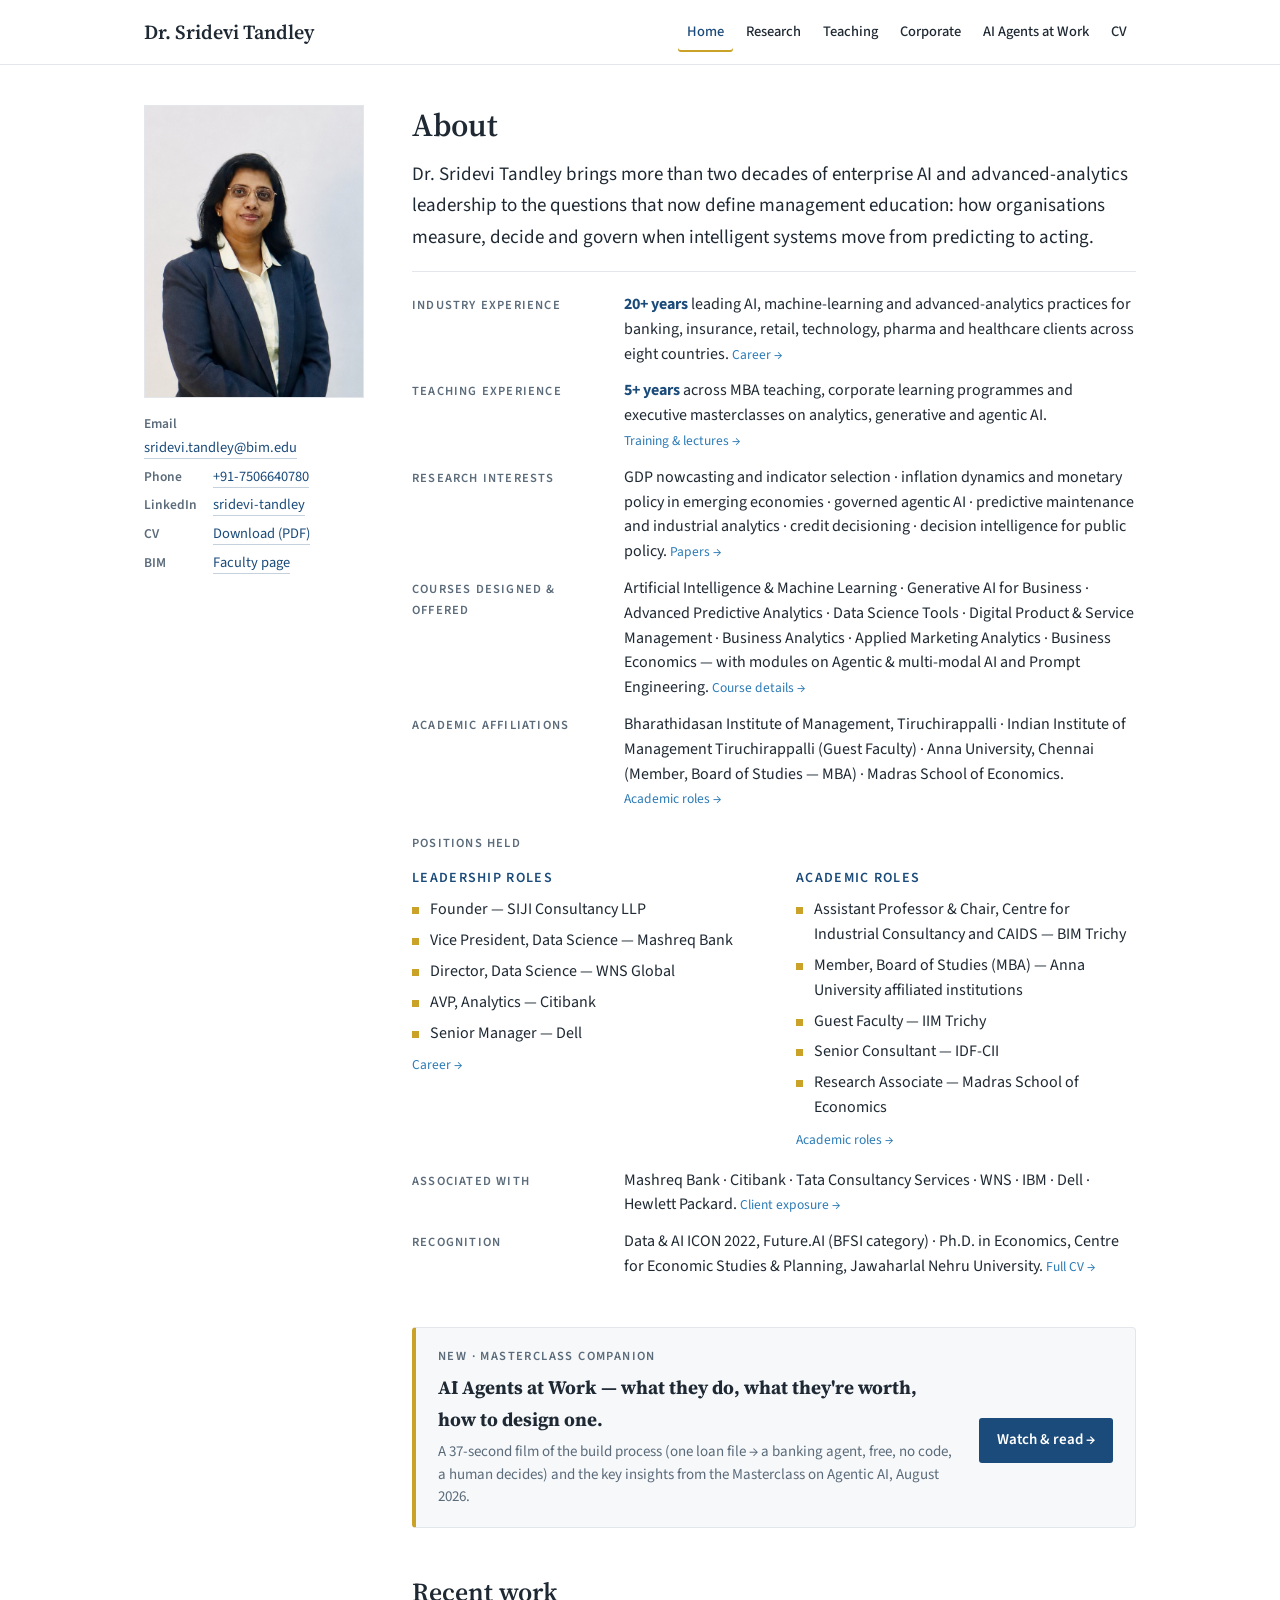
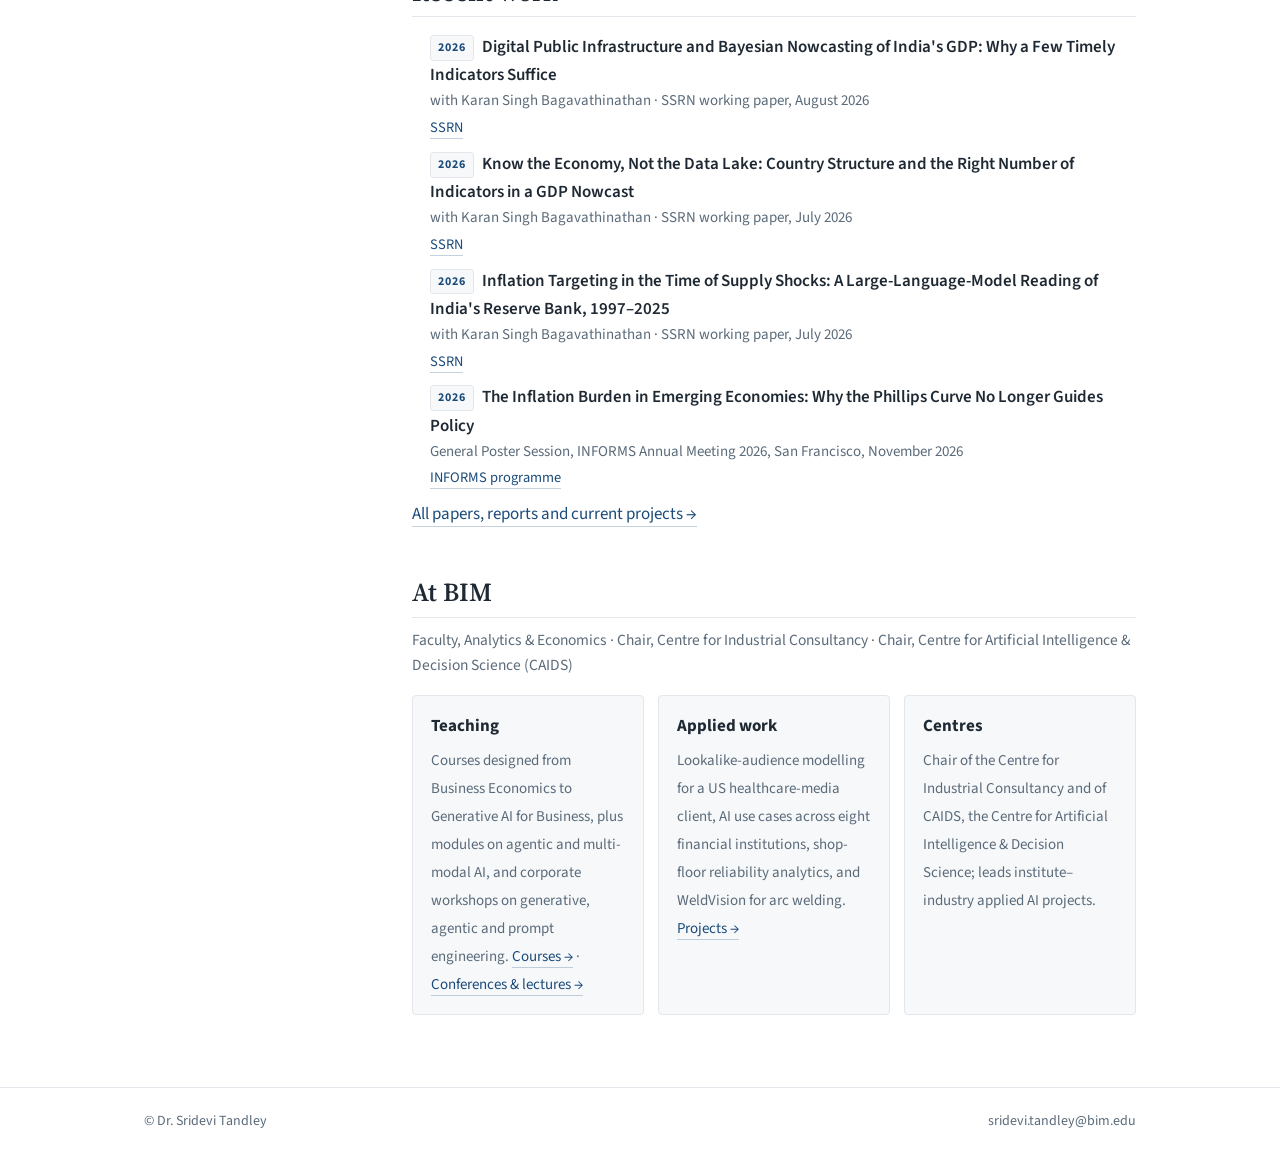
==== commit b825b5b4: "Add files via upload" ====
--- a/index.html
+++ b/index.html
@@ -33,7 +33,7 @@
       <a href="index.html" aria-current="page">Home</a>
       <a href="research.html">Research</a>
       <a href="teaching.html">Teaching</a>
-      <a href="industry.html">Industry &amp; Projects</a>
+      <a href="industry.html">Corporate</a>
       <a href="ai-agents-at-work.html">AI Agents at Work</a>
       <a href="cv.html">CV</a>
     </nav>
@@ -45,6 +45,7 @@
   <img src="assets/photo.jpg" alt="Dr. Sridevi Tandley" width="600" height="800">
   <ul class="links">
     <li><b>Email</b> <a href="mailto:sridevi.tandley@bim.edu">sridevi.tandley@bim.edu</a></li>
+    <li><b>Phone</b> <a href="tel:+917506640780">+91&#8209;7506640780</a></li>
     <li><b>LinkedIn</b> <a href="https://www.linkedin.com/in/sridevi-tandley-6a66ab9/" target="_blank" rel="noopener">sridevi-tandley</a></li>
     <li><b>CV</b> <a href="cv/Sridevi_Tandley_CV.pdf" target="_blank" rel="noopener">Download (PDF)</a></li>
     <li><b>BIM</b> <a href="https://bim.edu/index/faculty/dr-sridevi-tandley/" target="_blank" rel="noopener">Faculty page</a></li>
@@ -59,7 +60,7 @@
   </p>
   <dl class="profile">
     <dt>Industry experience</dt>
-    <dd><b>20+ years</b> leading AI, machine-learning and advanced-analytics practices for banking, insurance, retail, technology, pharma and healthcare clients across eight countries. <a class="more" href="industry.html#career">Corporate career →</a></dd>
+    <dd><b>20+ years</b> leading AI, machine-learning and advanced-analytics practices for banking, insurance, retail, technology, pharma and healthcare clients across eight countries. <a class="more" href="industry.html#career">Career →</a></dd>
     <dt>Teaching experience</dt>
     <dd><b>5+ years</b> across MBA teaching, corporate learning programmes and executive masterclasses on analytics, generative and agentic AI. <a class="more" href="teaching.html#training">Training &amp; lectures →</a></dd>
     <dt>Research interests</dt>
@@ -78,7 +79,7 @@
           <li>AVP, Analytics — Citibank</li>
           <li>Senior Manager — Dell</li>
         </ul>
-        <a class="more" href="industry.html#career">Corporate career →</a></div>
+        <a class="more" href="industry.html#career">Career →</a></div>
       <div><span class="muted">Academic roles</span>
         <ul class="clean">
           <li>Assistant Professor &amp; Chair, Centre for Industrial Consultancy and CAIDS — BIM Trichy</li>
@@ -98,7 +99,7 @@
   <div class="feature">
     <span class="eyebrow">New · Masterclass companion</span>
     <b>AI Agents at Work — what they do, what they're worth, how to design one.</b>
-    <span>A 37-second film of the build process (one loan file → a banking agent, free, no code, a human decides) and the key insights from the Masterclass on Agentic AI @ Trichy, August 2026.</span>
+    <span>A 37-second film of the build process (one loan file → a banking agent, free, no code, a human decides) and the key insights from the Masterclass on Agentic AI, August 2026.</span>
     <a class="btn" href="ai-agents-at-work.html">Watch &amp; read →</a>
   </div>
 
--- a/assets/style.css
+++ b/assets/style.css
@@ -149,3 +149,4 @@
   .side{position:static;display:grid;grid-template-columns:140px 1fr;gap:18px;align-items:end}
   .side .links{margin-top:0}
 }
+[id]{scroll-margin-top:92px}
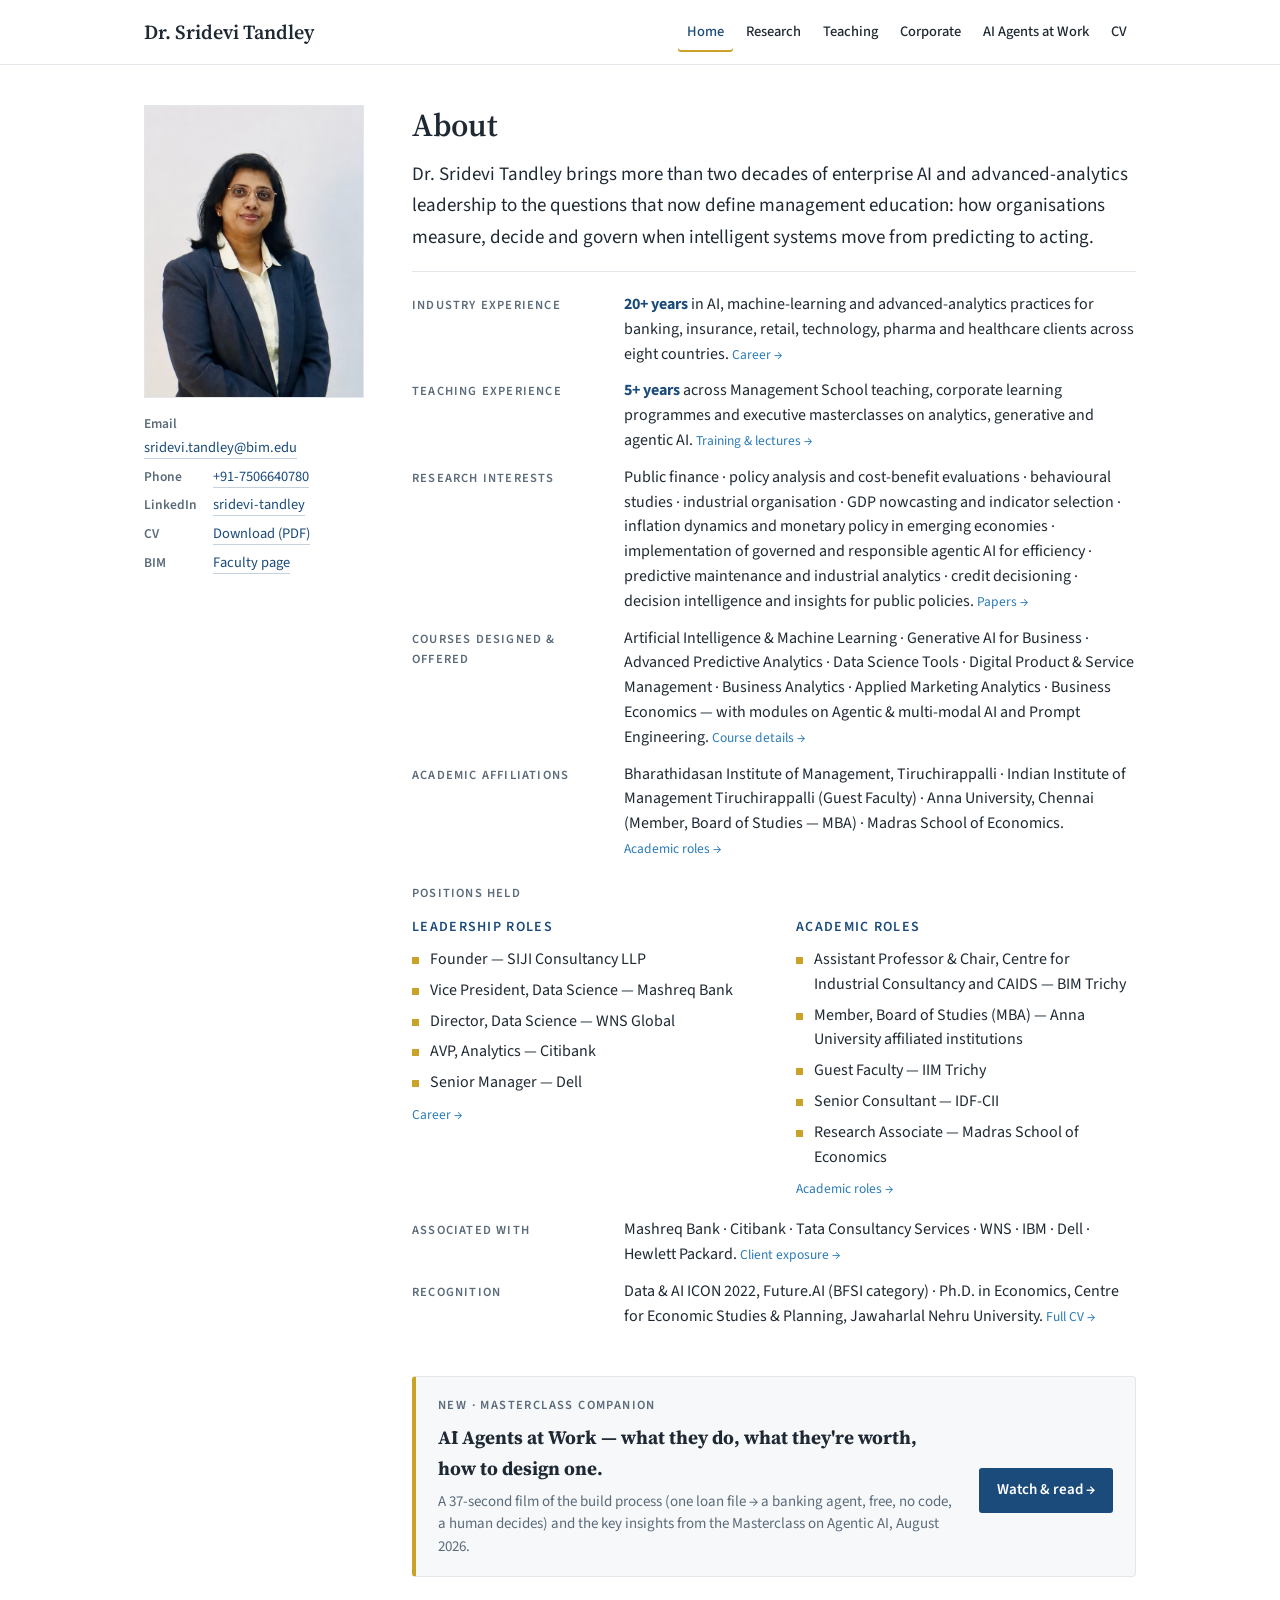
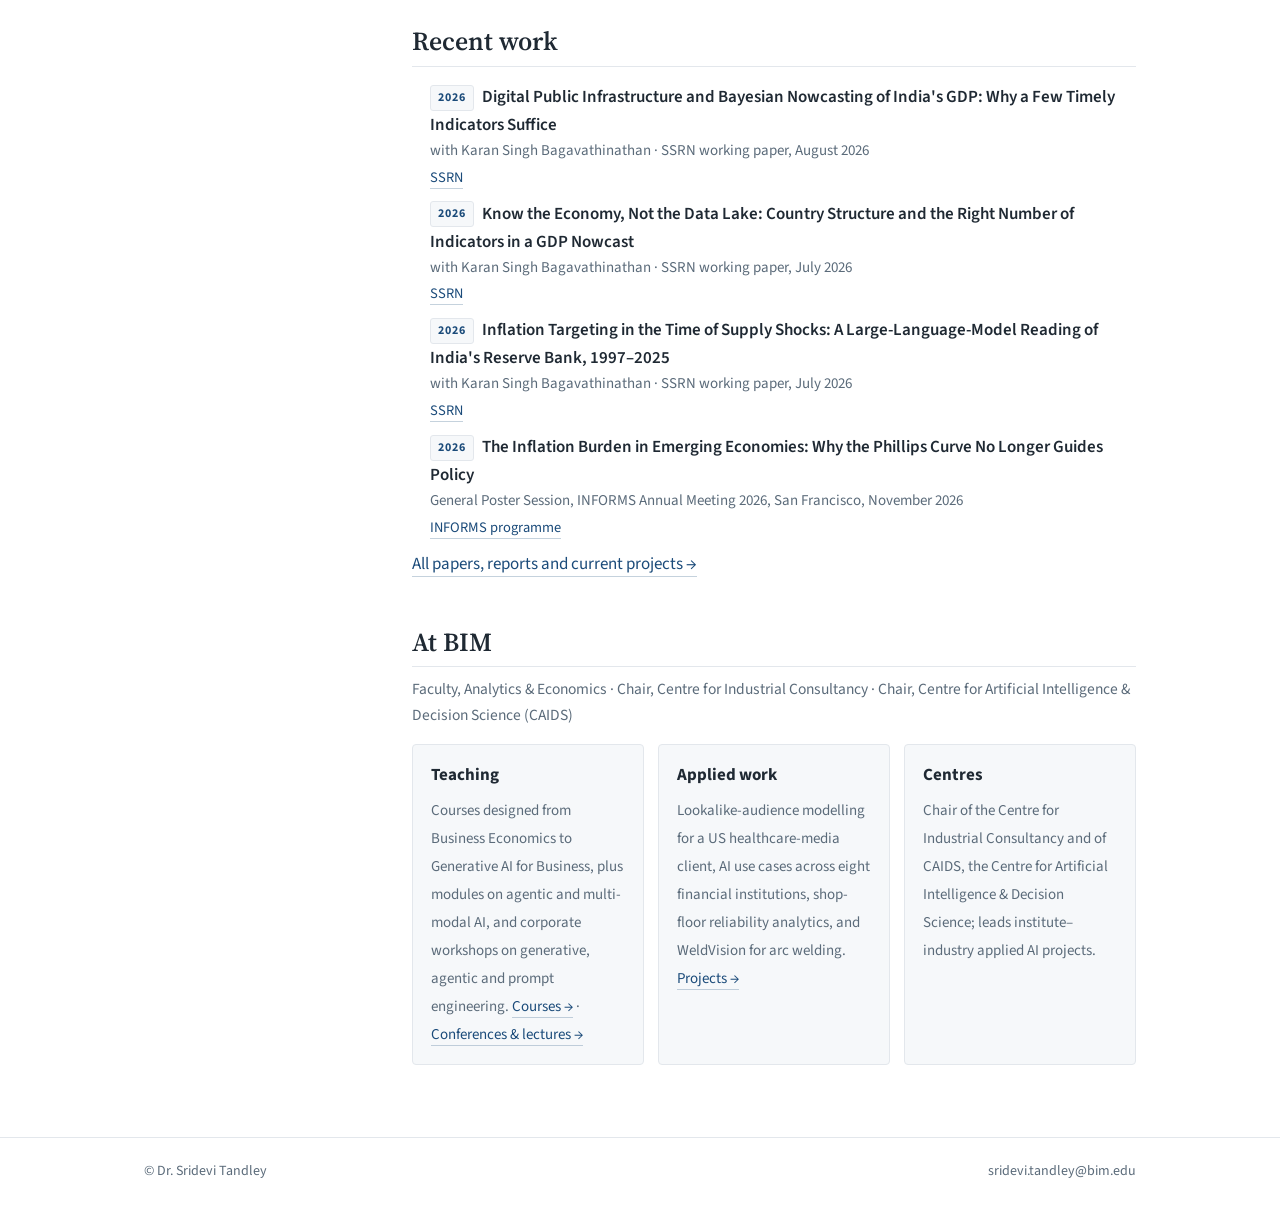
==== commit 1a63ea14: "Add files via upload" ====
--- a/index.html
+++ b/index.html
@@ -21,7 +21,7 @@
  "worksFor":{"@type":"CollegeOrUniversity","name":"Bharathidasan Institute of Management, Tiruchirappalli","url":"https://bim.edu/"},
  "alumniOf":[{"@type":"CollegeOrUniversity","name":"Jawaharlal Nehru University"},{"@type":"CollegeOrUniversity","name":"University of Madras"},{"@type":"CollegeOrUniversity","name":"Madras School of Economics, Anna University"}],
  "sameAs":["https://www.linkedin.com/in/sridevi-tandley-6a66ab9/","https://www.sijiconsultancy.com"],
- "knowsAbout":["Economic nowcasting","Inflation and monetary policy","Agentic AI governance","Machine learning","Decision intelligence"]}
+ "knowsAbout":["Public finance","Policy analysis and cost-benefit evaluation","Behavioural studies","Industrial organisation","Economic nowcasting","Inflation and monetary policy","Governed and responsible agentic AI","Predictive maintenance","Machine learning","Decision intelligence for public policy"]}
 </script>
 </head>
 <body>
@@ -60,11 +60,11 @@
   </p>
   <dl class="profile">
     <dt>Industry experience</dt>
-    <dd><b>20+ years</b> leading AI, machine-learning and advanced-analytics practices for banking, insurance, retail, technology, pharma and healthcare clients across eight countries. <a class="more" href="industry.html#career">Career →</a></dd>
+    <dd><b>20+ years</b> in AI, machine-learning and advanced-analytics practices for banking, insurance, retail, technology, pharma and healthcare clients across eight countries. <a class="more" href="industry.html#career">Career →</a></dd>
     <dt>Teaching experience</dt>
-    <dd><b>5+ years</b> across MBA teaching, corporate learning programmes and executive masterclasses on analytics, generative and agentic AI. <a class="more" href="teaching.html#training">Training &amp; lectures →</a></dd>
+    <dd><b>5+ years</b> across Management School teaching, corporate learning programmes and executive masterclasses on analytics, generative and agentic AI. <a class="more" href="teaching.html#training">Training &amp; lectures →</a></dd>
     <dt>Research interests</dt>
-    <dd>GDP nowcasting and indicator selection · inflation dynamics and monetary policy in emerging economies · governed agentic AI · predictive maintenance and industrial analytics · credit decisioning · decision intelligence for public policy. <a class="more" href="research.html">Papers →</a></dd>
+    <dd>Public finance · policy analysis and cost-benefit evaluations · behavioural studies · industrial organisation · GDP nowcasting and indicator selection · inflation dynamics and monetary policy in emerging economies · implementation of governed and responsible agentic AI for efficiency · predictive maintenance and industrial analytics · credit decisioning · decision intelligence and insights for public policies. <a class="more" href="research.html">Papers →</a></dd>
     <dt>Courses Designed &amp; Offered</dt>
     <dd>Artificial Intelligence &amp; Machine Learning · Generative AI for Business · Advanced Predictive Analytics · Data Science Tools · Digital Product &amp; Service Management · Business Analytics · Applied Marketing Analytics · Business Economics — with modules on Agentic &amp; multi-modal AI and Prompt Engineering. <a class="more" href="teaching.html#courses">Course details →</a></dd>
     <dt>Academic affiliations</dt>
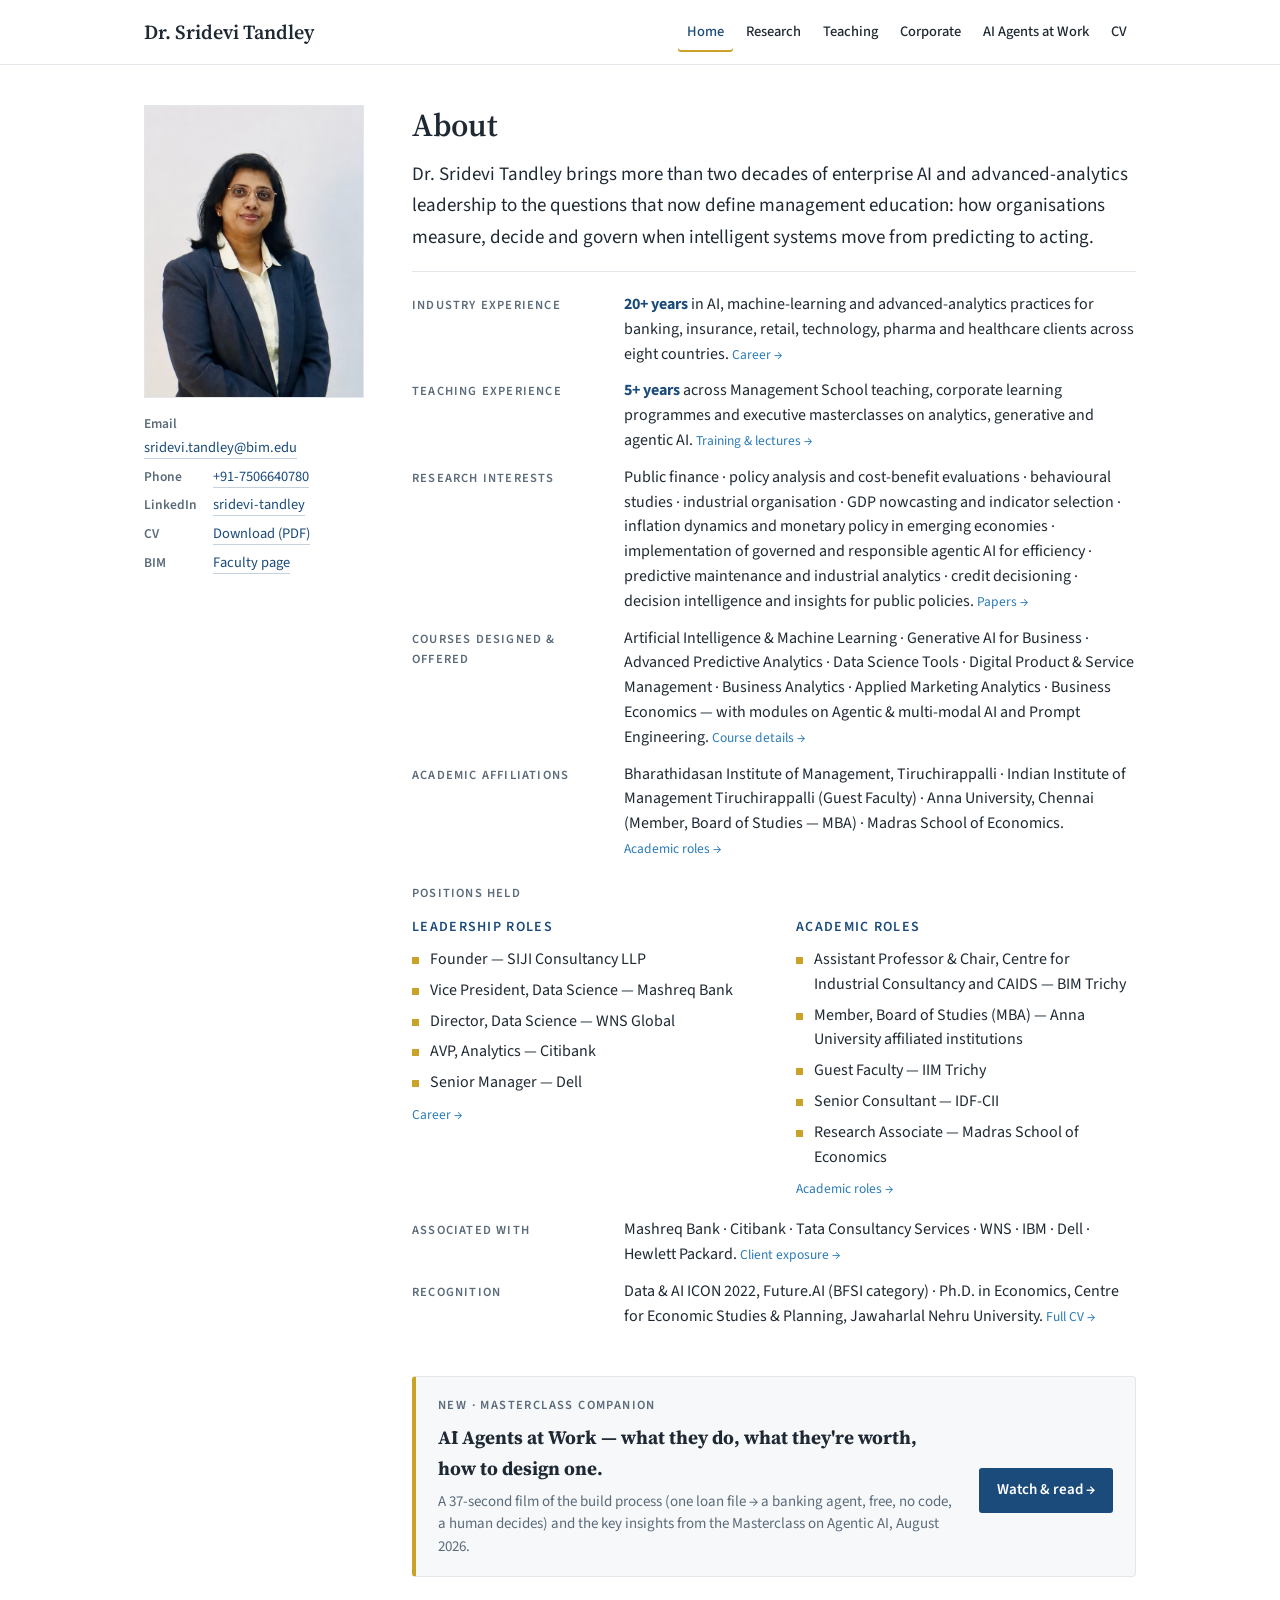
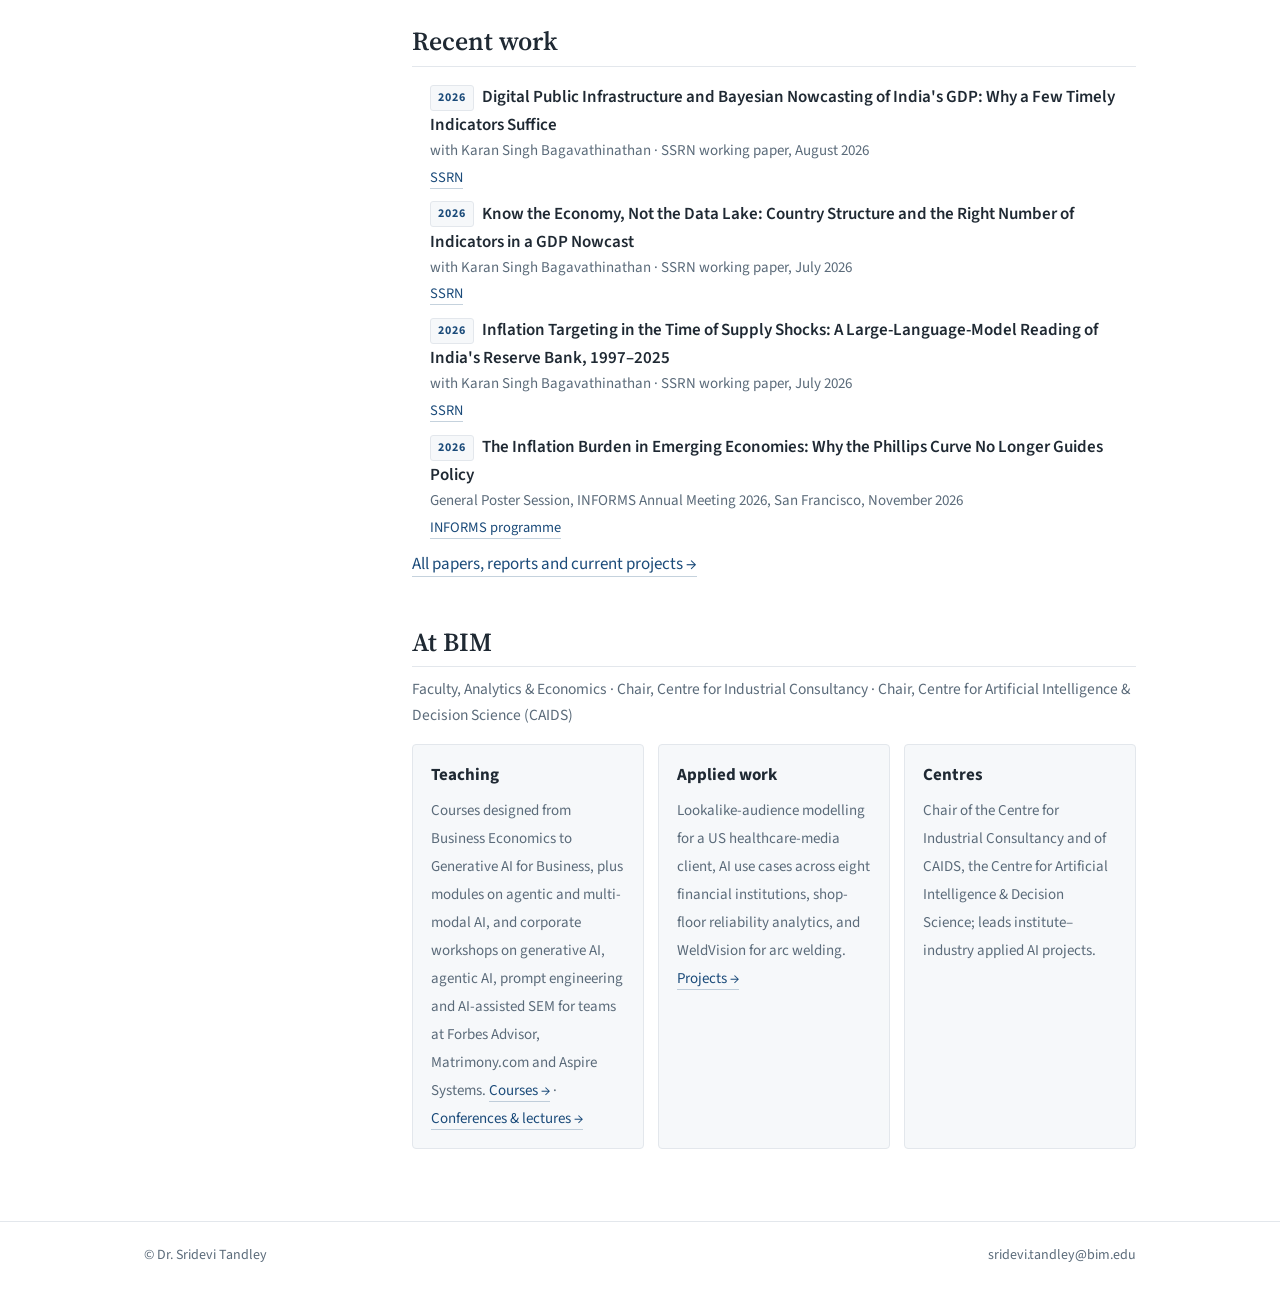
==== commit da2b0a0a: "Add files via upload" ====
--- a/index.html
+++ b/index.html
@@ -115,7 +115,7 @@
   <h2>At BIM</h2>
   <p class="bim-line">Faculty, Analytics &amp; Economics · Chair, Centre for Industrial Consultancy · Chair, Centre for Artificial Intelligence &amp; Decision Science (CAIDS)</p>
   <div class="grid3">
-    <div class="card"><b>Teaching</b><span>Courses designed from Business Economics to Generative AI for Business, plus modules on agentic and multi-modal AI, and corporate workshops on generative, agentic and prompt engineering. <a href="teaching.html">Courses →</a> · <a href="teaching.html#conferences">Conferences &amp; lectures →</a></span></div>
+    <div class="card"><b>Teaching</b><span>Courses designed from Business Economics to Generative AI for Business, plus modules on agentic and multi-modal AI, and corporate workshops on generative AI, agentic AI, prompt engineering and AI-assisted SEM for teams at Forbes Advisor, Matrimony.com and Aspire Systems. <a href="teaching.html">Courses →</a> · <a href="teaching.html#conferences">Conferences &amp; lectures →</a></span></div>
     <div class="card"><b>Applied work</b><span>Lookalike-audience modelling for a US healthcare-media client, AI use cases across eight financial institutions, shop-floor reliability analytics, and WeldVision for arc welding. <a href="industry.html">Projects →</a></span></div>
     <div class="card"><b>Centres</b><span>Chair of the Centre for Industrial Consultancy and of CAIDS, the Centre for Artificial Intelligence &amp; Decision Science; leads institute–industry applied AI projects.</span></div>
   </div>
